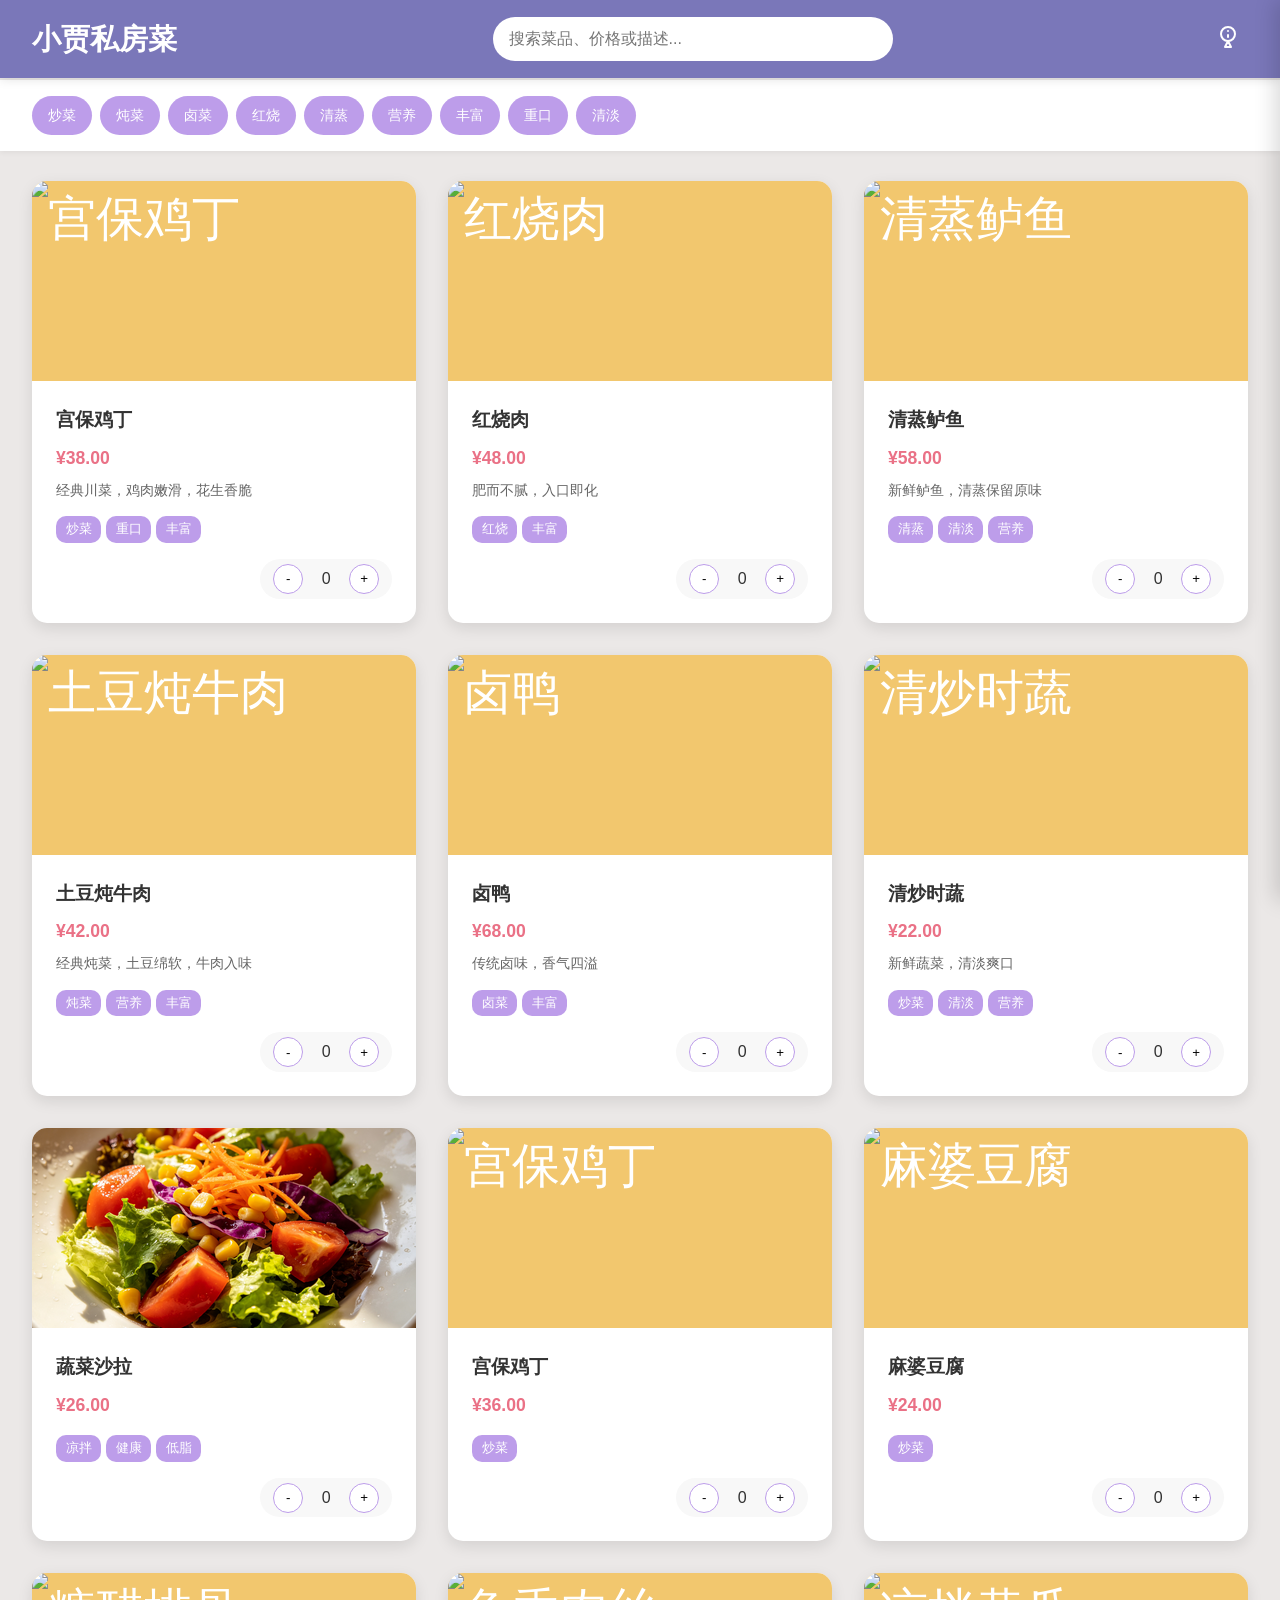
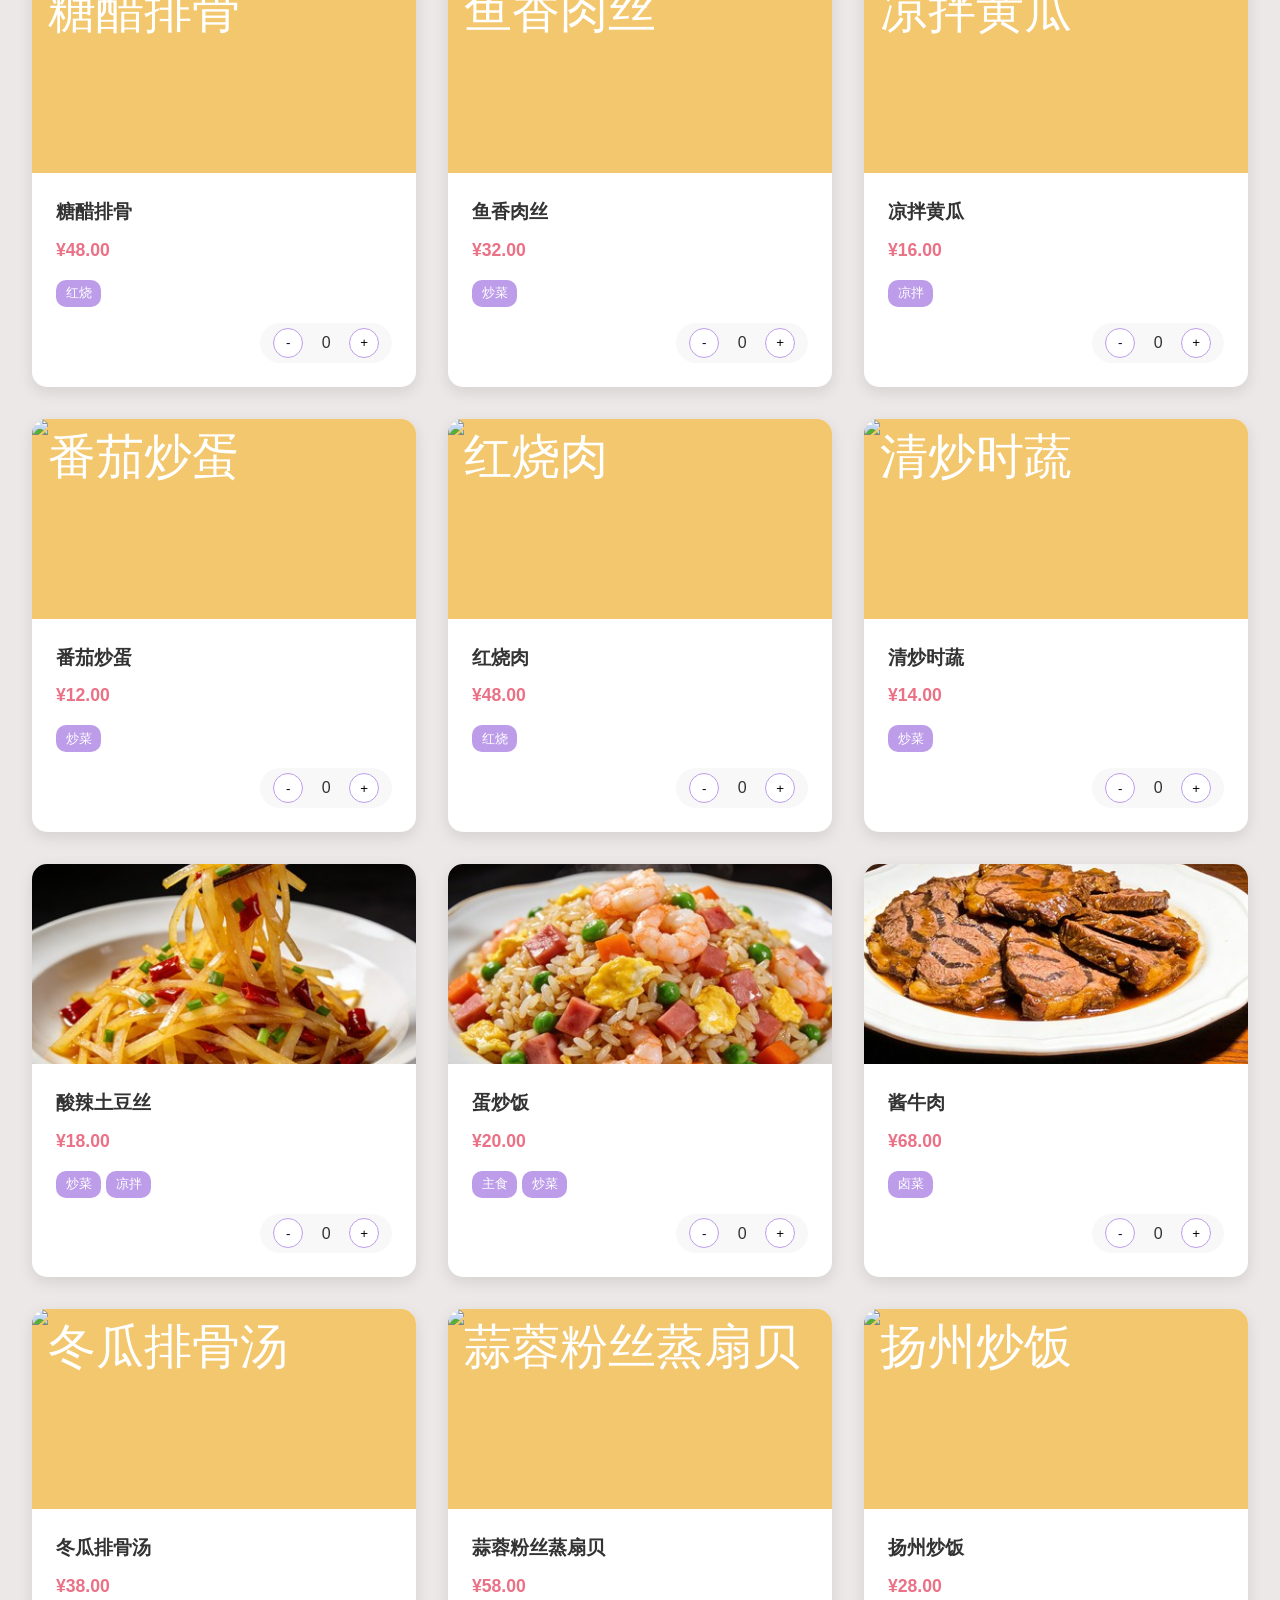
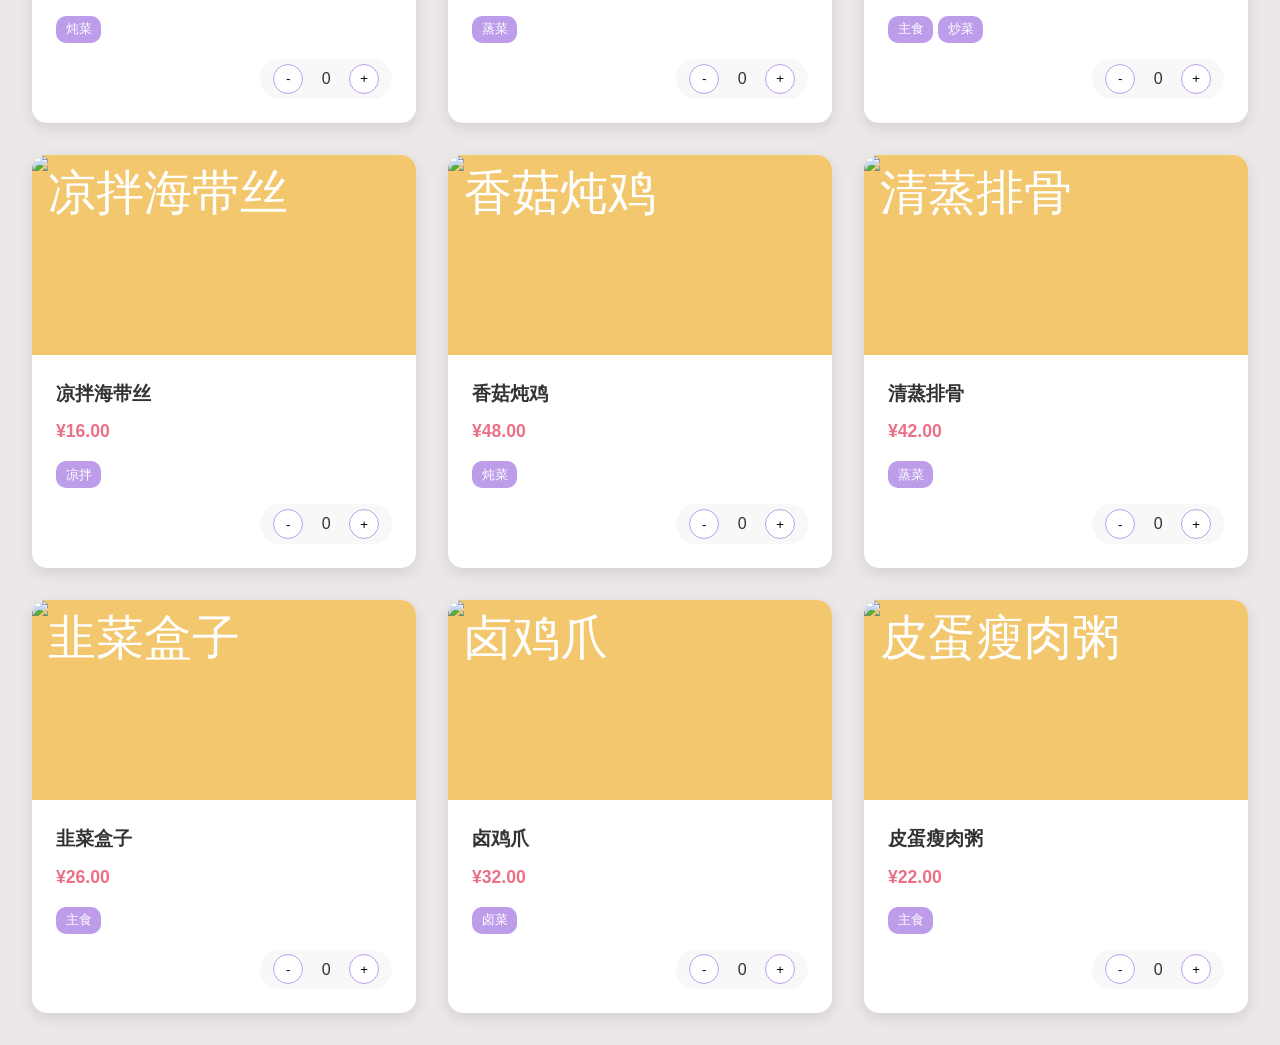
==== index.html @ 50969050 "项目初始化" ====
<!DOCTYPE html>
<html lang="zh-CN">
<head>
    <meta charset="UTF-8">
    <meta name="viewport" content="width=device-width, initial-scale=1.0">
    <title>小贾私房菜</title>
    <link rel="stylesheet" href="style.css">
</head>
<body>
    <!-- 顶部导航栏 -->
    <header class="header">
        <h1 class="logo">小贾私房菜</h1>
        <div class="search-container">
            <input type="text" id="search-input" placeholder="搜索菜品、价格或描述...">
        </div>
        <button id="admin-toggle" class="admin-button">
            <svg width="24" height="24" viewBox="0 0 24 24" fill="none" xmlns="http://www.w3.org/2000/svg">
                <path d="M12 15C15.866 15 19 11.866 19 8C19 4.13401 15.866 1 12 1C8.13401 1 5 4.13401 5 8C5 11.866 8.13401 15 12 15Z" stroke="currentColor" stroke-width="2" stroke-linecap="round" stroke-linejoin="round"/>
                <path d="M12 15C12 15 15 21 15 21H9C9 21 12 15 12 15Z" stroke="currentColor" stroke-width="2" stroke-linecap="round" stroke-linejoin="round"/>
                <path d="M12 9V11" stroke="currentColor" stroke-width="2" stroke-linecap="round" stroke-linejoin="round"/>
                <path d="M12 5V5.01" stroke="currentColor" stroke-width="2" stroke-linecap="round" stroke-linejoin="round"/>
            </svg>
        </button>
    </header>

    <!-- 标签筛选栏 -->
    <div class="tags-container">
        <div class="tags-wrapper" id="tags-wrapper">
            <!-- 标签将通过JS动态生成 -->
        </div>
    </div>

    <!-- 主内容区 -->
    <main class="main-content">
        <!-- 菜品卡片将通过JS动态生成 -->
        <div class="menu-grid" id="menu-grid">
        </div>
    </main>

    <!-- 购物车 -->
    <div class="cart-container" id="cart-container">
        <div class="cart-header">
            <h3>购物车</h3>
            <button id="cart-toggle" class="cart-toggle">
                <svg width="24" height="24" viewBox="0 0 24 24" fill="none" xmlns="http://www.w3.org/2000/svg">
                    <path d="M3 3H5L5.4 5M5.4 5H20.5C21.0523 5 21.5 5.44772 21.5 6V19C21.5 19.5523 21.0523 20 20.5 20H3.5C2.94772 20 2.5 19.5523 2.5 19V6C2.5 5.44772 2.94772 5 3.5 5H5.4ZM8 10C9.10457 10 10 9.10457 10 8C10 6.89543 9.10457 6 8 6C6.89543 6 6 6.89543 6 8C6 9.10457 6.89543 10 8 10ZM16 10C17.1046 10 18 9.10457 18 8C18 6.89543 17.1046 6 16 6C14.8954 6 14 6.89543 14 8C14 9.10457 14.8954 10 16 10Z" stroke="currentColor" stroke-width="2" stroke-linecap="round" stroke-linejoin="round"/>
                </svg>
            </button>
        </div>
        <div class="cart-content" id="cart-content">
            <div class="cart-items" id="cart-items">
                <!-- 购物车项目将通过JS动态生成 -->
            </div>
            <div class="cart-summary" id="cart-summary">
                <div class="total">
                    <span>合计:</span>
                    <span id="total-price">¥0.00</span>
                </div>
                <button class="checkout-button">结算</button>
            </div>
        </div>
    </div>

    <!-- 菜品详情模态框 -->
    <div class="modal" id="dish-modal">
        <div class="modal-content">
            <button class="modal-close" id="modal-close">
                <svg width="24" height="24" viewBox="0 0 24 24" fill="none" xmlns="http://www.w3.org/2000/svg">
                    <path d="M18 6L6 18M6 6L18 18" stroke="currentColor" stroke-width="2" stroke-linecap="round" stroke-linejoin="round"/>
                </svg>
            </button>
            <div class="dish-detail" id="dish-detail">
                <!-- 菜品详情将通过JS动态生成 -->
            </div>
        </div>
    </div>

    <!-- 管理员模式 -->
    <div class="admin-panel" id="admin-panel">
        <div class="admin-header">
            <h3>管理员模式</h3>
            <button id="admin-close" class="admin-close">
                <svg width="24" height="24" viewBox="0 0 24 24" fill="none" xmlns="http://www.w3.org/2000/svg">
                    <path d="M18 6L6 18M6 6L18 18" stroke="currentColor" stroke-width="2" stroke-linecap="round" stroke-linejoin="round"/>
                </svg>
            </button>
        </div>
        <div class="admin-content">
            <div class="admin-section">
                <h4>编辑菜品</h4>
                <form id="dish-form">
                    <input type="text" placeholder="菜品名称" id="dish-name">
                    <input type="number" placeholder="价格" id="dish-price">
                    <input type="text" placeholder="图片URL" id="dish-image">
                    <textarea placeholder="菜品简介" id="dish-desc"></textarea>
                    <textarea placeholder="详细描述" id="dish-detail-desc"></textarea>
                    <textarea placeholder="制作方法" id="dish-method"></textarea>
                    <textarea placeholder="用料" id="dish-ingredients"></textarea>
                    <input type="text" placeholder="标签 (用逗号分隔)" id="dish-tags">
                    <button type="submit">保存菜品</button>
                </form>
            </div>
            <div class="admin-section">
                <h4>管理标签</h4>
                <div class="tags-list" id="tags-list">
                    <!-- 标签列表将通过JS动态生成 -->
                </div>
                <form id="tag-form">
                    <input type="text" placeholder="添加新标签" id="tag-name">
                    <button type="submit">添加标签</button>
                </form>
            </div>
        </div>
    </div>

    <script src="data.js"></script>
    <script src="script.js"></script>
</body>
</html>
---- style.css ----
/* 全局样式 */
* {
    margin: 0;
    padding: 0;
    box-sizing: border-box;
}

body {
    font-family: 'Helvetica Neue', Arial, sans-serif;
    background-color: #EBE8E7;
    color: #333;
    line-height: 1.6;
}

/* 顶部导航栏 */
.header {
    display: flex;
    align-items: center;
    justify-content: space-between;
    padding: 1rem 2rem;
    background-color: #7A77B9;
    box-shadow: 0 2px 10px rgba(0, 0, 0, 0.1);
    position: sticky;
    top: 0;
    z-index: 1000;
}

.logo {
    color: white;
    font-family: '黑体', sans-serif;
    font-size: 1.8rem;
    font-weight: bold;
}

.search-container {
    flex: 1;
    max-width: 400px;
    margin: 0 2rem;
}

#search-input {
    width: 100%;
    padding: 0.8rem 1rem;
    border: none;
    border-radius: 25px;
    font-size: 1rem;
    outline: none;
    transition: all 0.3s ease;
}

#search-input:focus {
    box-shadow: 0 0 10px rgba(255, 255, 255, 0.5);
    transform: translateY(-2px);
}

.admin-button {
    background: none;
    border: none;
    color: white;
    cursor: pointer;
    padding: 0.5rem;
    border-radius: 50%;
    transition: all 0.3s ease;
}

.admin-button:hover {
    background-color: rgba(255, 255, 255, 0.2);
    transform: scale(1.1);
}

/* 标签筛选栏 */
.tags-container {
    background-color: white;
    padding: 1rem 2rem;
    box-shadow: 0 2px 5px rgba(0, 0, 0, 0.05);
    position: sticky;
    top: 80px;
    z-index: 900;
}

.tags-wrapper {
    display: flex;
    flex-wrap: wrap;
    gap: 0.5rem;
}

.tag {
    padding: 0.5rem 1rem;
    border-radius: 20px;
    background-color: #BD9DEA;
    color: white;
    cursor: pointer;
    transition: all 0.3s ease;
    font-size: 0.9rem;
}

.tag:hover {
    background-color: #7A77B9;
    transform: translateY(-2px);
}

.tag.active {
    background-color: #EA7186;
}

/* 主内容区 */
.main-content {
    padding: 2rem;
}

.menu-grid {
    display: grid;
    grid-template-columns: repeat(auto-fill, minmax(300px, 1fr));
    gap: 2rem;
}

/* 菜品卡片 */
.dish-card {
    background-color: white;
    border-radius: 15px;
    overflow: hidden;
    box-shadow: 0 5px 15px rgba(0, 0, 0, 0.1);
    transition: all 0.3s ease;
    cursor: pointer;
}

.dish-card:hover {
    transform: translateY(-10px);
    box-shadow: 0 10px 25px rgba(0, 0, 0, 0.15);
}

.dish-image {
    width: 100%;
    height: 200px;
    background-color: #F2C76E;
    display: flex;
    align-items: center;
    justify-content: center;
    font-size: 3rem;
    color: white;
}

.dish-info {
    padding: 1.5rem;
}

.dish-name {
    font-size: 1.2rem;
    font-weight: bold;
    margin-bottom: 0.5rem;
    color: #333;
}

.dish-price {
    font-size: 1.1rem;
    font-weight: bold;
    color: #EA7186;
    margin-bottom: 0.5rem;
}

.dish-desc {
    font-size: 0.9rem;
    color: #666;
    margin-bottom: 1rem;
    line-height: 1.4;
}

.dish-tags {
    display: flex;
    flex-wrap: wrap;
    gap: 0.3rem;
    margin-bottom: 1rem;
}

.dish-tag {
    padding: 0.2rem 0.6rem;
    border-radius: 10px;
    background-color: #BD9DEA;
    color: white;
    font-size: 0.8rem;
}

.dish-quantity {
    display: flex;
    align-items: center;
    justify-content: flex-end;
    margin-top: 1rem;
}

.quantity-control {
    display: flex;
    align-items: center;
    gap: 0.5rem;
    background-color: #f8f8f8;
    padding: 0.3rem 0.8rem;
    border-radius: 20px;
}

.quantity-btn {
    width: 30px;
    height: 30px;
    border: 1px solid #BD9DEA;
    background-color: white;
    border-radius: 50%;
    cursor: pointer;
    display: flex;
    align-items: center;
    justify-content: center;
    transition: all 0.3s ease;
}

.quantity-btn:hover {
    background-color: #BD9DEA;
    color: white;
}

.quantity {
    min-width: 30px;
    text-align: center;
}

.add-to-cart {
    padding: 0.5rem 1rem;
    background-color: #F2C76E;
    color: white;
    border: none;
    border-radius: 20px;
    cursor: pointer;
    transition: all 0.3s ease;
    font-weight: bold;
}

.add-to-cart:hover {
    background-color: #EA7186;
    transform: translateY(-2px);
}

/* 购物车 */
.cart-container {
    position: fixed;
    right: 20px;
    bottom: 20px;
    z-index: 800;
    background-color: white;
    border-radius: 15px;
    box-shadow: 0 5px 20px rgba(0, 0, 0, 0.15);
    width: 350px;
    max-height: 80vh;
    overflow: hidden;
    transition: all 0.3s ease;
    display: none;
    cursor: move;
    transform-origin: bottom right;
}

.cart-container.active {
    display: flex;
    flex-direction: column;
}

.cart-container.ball {
    width: 60px;
    height: 60px;
    border-radius: 50%;
    background-color: #F2C76E;
    display: flex;
    align-items: center;
    justify-content: center;
    box-shadow: 0 5px 15px rgba(242, 199, 110, 0.5);
}

.cart-container.ball::before {
    content: '🛒';
    font-size: 24px;
}

.cart-header {
    display: flex;
    align-items: center;
    justify-content: flex-end;
    padding: 1rem;
    background-color: #7A77B9;
    color: white;
    cursor: move;
}

.cart-header h3 {
    display: none;
}

.cart-toggle {
    background: none;
    border: none;
    color: white;
    cursor: pointer;
    padding: 0.3rem;
    border-radius: 50%;
    transition: all 0.3s ease;
}

.cart-toggle:hover {
    background-color: rgba(255, 255, 255, 0.2);
}

.cart-content {
    padding: 1rem;
    max-height: 60vh;
    overflow-y: auto;
    display: none;
}

.cart-content.active {
    display: block;
}

.cart-items {
    margin-bottom: 1rem;
}

.cart-item {
    display: flex;
    align-items: center;
    justify-content: space-between;
    padding: 0.8rem;
    border-bottom: 1px solid #EBE8E7;
    transition: all 0.3s ease;
}

.cart-item:hover {
    background-color: #f9f9f9;
}

.cart-item-info {
    flex: 1;
}

.cart-item-name {
    font-weight: bold;
    margin-bottom: 0.3rem;
}

.cart-item-price {
    font-size: 0.9rem;
    color: #EA7186;
}

.cart-item-quantity {
    display: flex;
    align-items: center;
    gap: 0.5rem;
}

.cart-summary {
    margin-top: 1rem;
    padding-top: 1rem;
    border-top: 1px solid #EBE8E7;
}

.total {
    display: flex;
    align-items: center;
    justify-content: space-between;
    margin-bottom: 1rem;
    font-weight: bold;
    font-size: 1.1rem;
}

.checkout-button {
    width: 100%;
    padding: 0.8rem;
    background-color: #EA7186;
    color: white;
    border: none;
    border-radius: 25px;
    cursor: pointer;
    transition: all 0.3s ease;
    font-weight: bold;
}

.checkout-button:hover {
    background-color: #F2C76E;
    transform: translateY(-2px);
}

/* 菜品详情模态框 */
.modal {
    position: fixed;
    top: 0;
    left: 0;
    width: 100%;
    height: 100%;
    background-color: rgba(0, 0, 0, 0.8);
    display: flex;
    align-items: center;
    justify-content: center;
    z-index: 2000;
    opacity: 0;
    visibility: hidden;
    transition: all 0.3s ease;
}

.modal.active {
    opacity: 1;
    visibility: visible;
}

.modal-content {
    background-color: white;
    border-radius: 20px;
    width: 90%;
    max-width: 800px;
    max-height: 90vh;
    overflow-y: auto;
    position: relative;
    transform: scale(0.8);
    transition: all 0.3s ease;
}

.modal.active .modal-content {
    transform: scale(1);
}

.modal-close {
    position: absolute;
    top: 1rem;
    right: 1rem;
    background: none;
    border: none;
    font-size: 1.5rem;
    cursor: pointer;
    color: #666;
    z-index: 10;
    width: 40px;
    height: 40px;
    border-radius: 50%;
    display: flex;
    align-items: center;
    justify-content: center;
    transition: all 0.3s ease;
}

.modal-close:hover {
    background-color: #EBE8E7;
    color: #333;
}

.dish-detail {
    padding: 2rem;
}

.dish-detail-image {
    width: 100%;
    height: 300px;
    background-color: #F2C76E;
    border-radius: 15px;
    margin-bottom: 2rem;
    display: flex;
    align-items: center;
    justify-content: center;
    font-size: 5rem;
    color: white;
}

.dish-detail-name {
    font-size: 2rem;
    font-weight: bold;
    margin-bottom: 1rem;
    color: #333;
}

.dish-detail-price {
    font-size: 1.5rem;
    font-weight: bold;
    color: #EA7186;
    margin-bottom: 1.5rem;
}

.dish-detail-section {
    margin-bottom: 2rem;
}

.dish-detail-section h4 {
    font-size: 1.2rem;
    font-weight: bold;
    margin-bottom: 1rem;
    color: #7A77B9;
}

.dish-detail-section p {
    line-height: 1.6;
    color: #666;
}

/* 管理员模式 */
.admin-panel {
    position: fixed;
    top: 0;
    right: -500px;
    width: 500px;
    height: 100vh;
    background-color: white;
    box-shadow: -5px 0 20px rgba(0, 0, 0, 0.15);
    z-index: 1500;
    transition: all 0.3s ease;
    overflow-y: auto;
}

.admin-panel.active {
    right: 0;
}

.admin-header {
    display: flex;
    align-items: center;
    justify-content: space-between;
    padding: 1.5rem;
    background-color: #7A77B9;
    color: white;
}

.admin-close {
    background: none;
    border: none;
    color: white;
    cursor: pointer;
    padding: 0.3rem;
    border-radius: 50%;
    transition: all 0.3s ease;
}

.admin-close:hover {
    background-color: rgba(255, 255, 255, 0.2);
}

.admin-content {
    padding: 2rem;
}

.admin-section {
    margin-bottom: 3rem;
}

.admin-section h4 {
    font-size: 1.2rem;
    font-weight: bold;
    margin-bottom: 1.5rem;
    color: #7A77B9;
}

#dish-form, #tag-form {
    display: flex;
    flex-direction: column;
    gap: 1rem;
}

#dish-form input, #dish-form textarea, #tag-form input {
    padding: 0.8rem;
    border: 1px solid #EBE8E7;
    border-radius: 8px;
    font-size: 1rem;
    outline: none;
    transition: all 0.3s ease;
}

#dish-form input:focus, #dish-form textarea:focus, #tag-form input:focus {
    border-color: #7A77B9;
    box-shadow: 0 0 0 3px rgba(122, 119, 185, 0.1);
}

#dish-form textarea {
    resize: vertical;
    min-height: 100px;
}

#dish-form button, #tag-form button {
    padding: 0.8rem;
    background-color: #7A77B9;
    color: white;
    border: none;
    border-radius: 8px;
    cursor: pointer;
    transition: all 0.3s ease;
    font-weight: bold;
}

#dish-form button:hover, #tag-form button:hover {
    background-color: #BD9DEA;
    transform: translateY(-2px);
}

.tags-list {
    display: flex;
    flex-wrap: wrap;
    gap: 0.5rem;
    margin-bottom: 1.5rem;
}

.tag-item {
    display: flex;
    align-items: center;
    gap: 0.5rem;
    padding: 0.5rem 1rem;
    background-color: #BD9DEA;
    color: white;
    border-radius: 20px;
    font-size: 0.9rem;
}

.tag-remove {
    background: none;
    border: none;
    color: white;
    cursor: pointer;
    font-size: 1.2rem;
    line-height: 1;
}

/* 响应式设计 */
@media (max-width: 768px) {
    .header {
        flex-direction: column;
        gap: 1rem;
        padding: 1rem;
    }

    .search-container {
        width: 100%;
        max-width: none;
        margin: 0;
    }

    .menu-grid {
        grid-template-columns: 1fr;
        padding: 1rem;
    }

    .cart-container {
        position: fixed;
        right: 1rem;
        bottom: 1rem;
        top: auto;
        transform: none;
        width: 250px;
    }

    .cart-container.ball {
        right: 1rem;
        bottom: 1rem;
        top: auto;
        transform: none;
    }

    .admin-panel {
        width: 100%;
        right: -100%;
    }

    .modal-content {
        width: 95%;
        margin: 1rem;
    }

    .tags-container {
        padding: 1rem;
    }

    .tags-wrapper {
        gap: 0.3rem;
    }

    .tag {
        font-size: 0.8rem;
        padding: 0.4rem 0.8rem;
    }
}

/* 动画效果 */
@keyframes fadeIn {
    from {
        opacity: 0;
        transform: translateY(20px);
    }
    to {
        opacity: 1;
        transform: translateY(0);
    }
}

.dish-card {
    animation: fadeIn 0.5s ease;
}

/* 滚动条样式 */
::-webkit-scrollbar {
    width: 8px;
}

::-webkit-scrollbar-track {
    background: #f1f1f1;
    border-radius: 10px;
}

::-webkit-scrollbar-thumb {
    background: #BD9DEA;
    border-radius: 10px;
}

::-webkit-scrollbar-thumb:hover {
    background: #7A77B9;
}
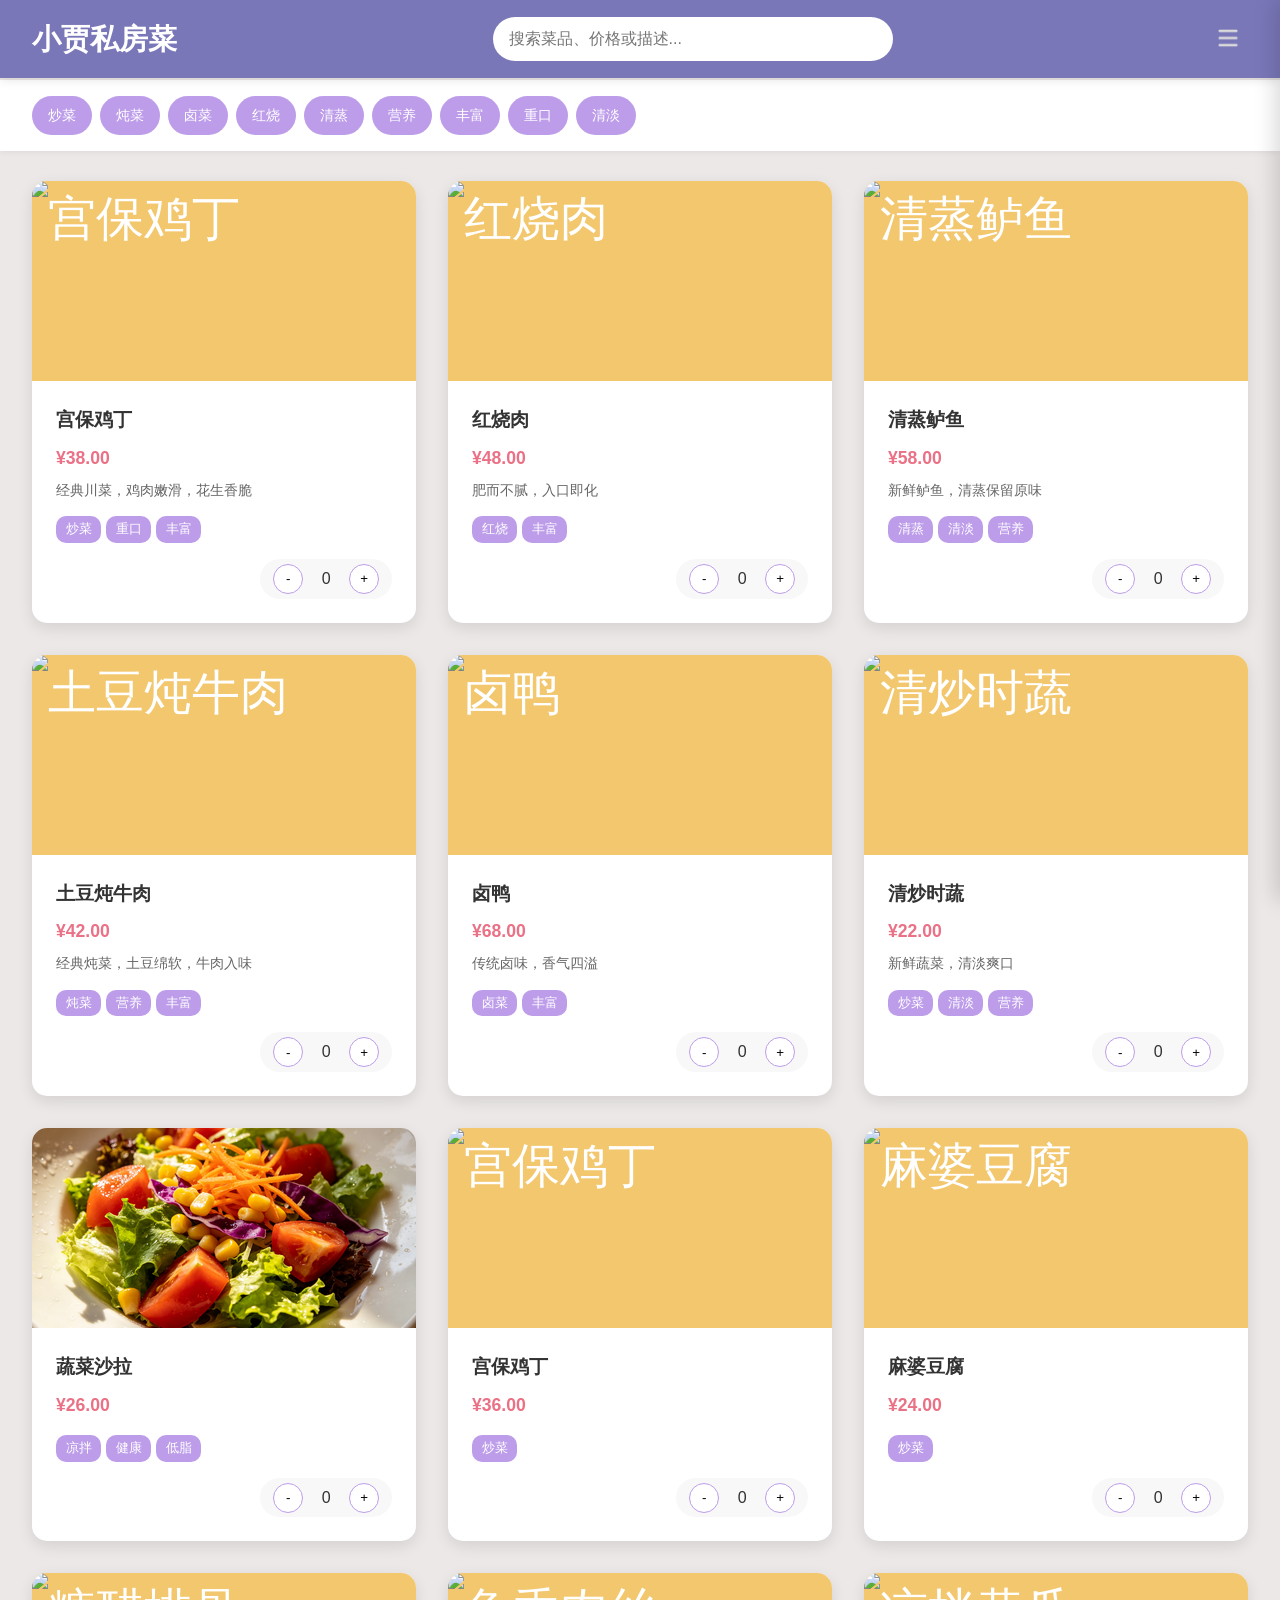
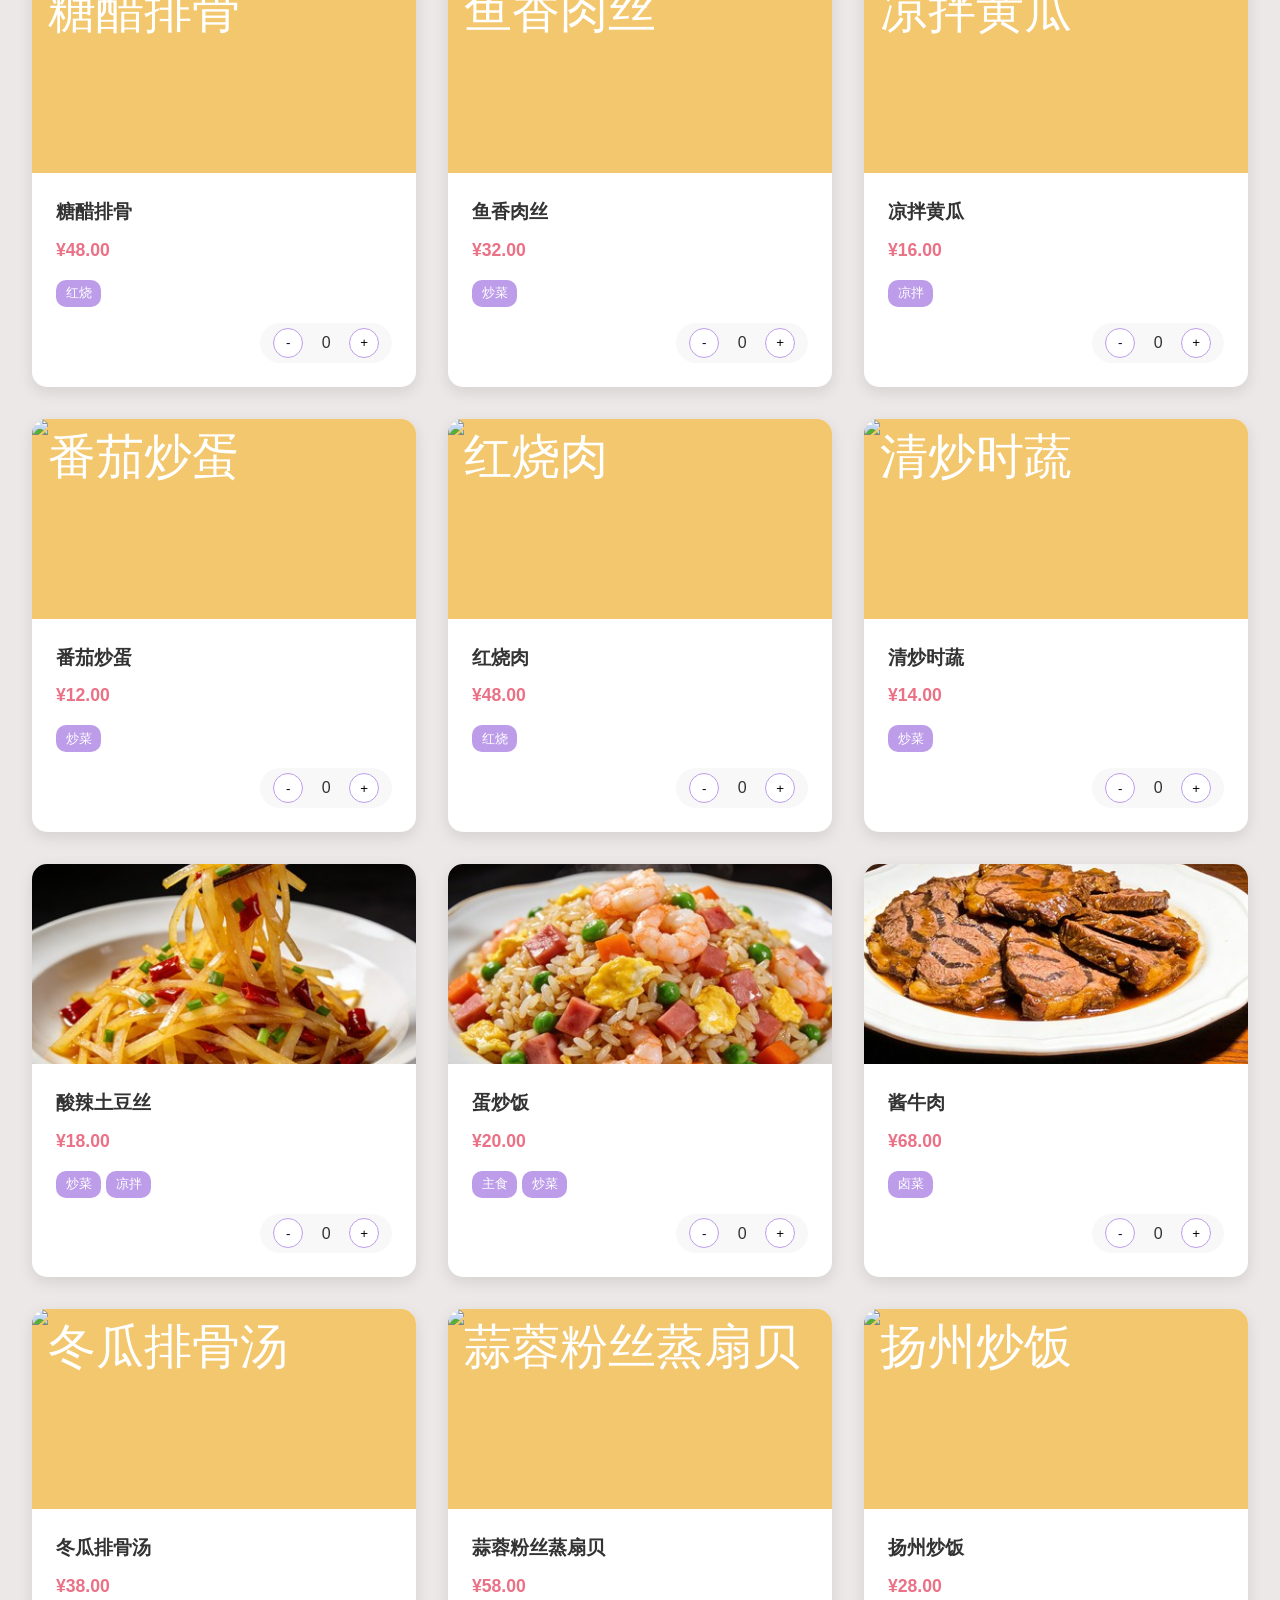
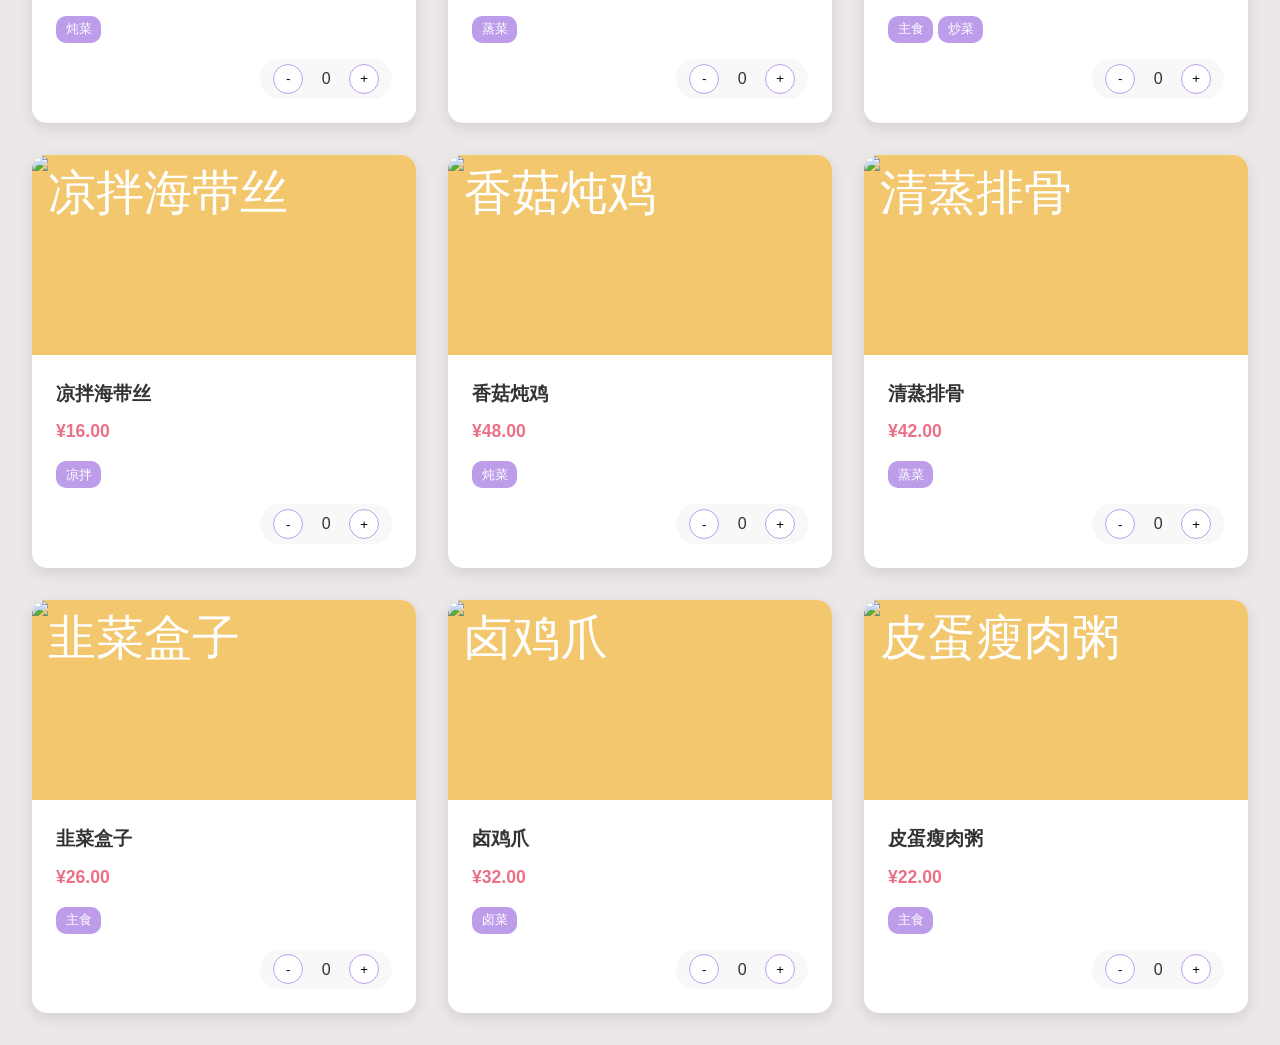
==== commit e7880bd9: "图标替换" ====
--- a/index.html
+++ b/index.html
@@ -14,12 +14,7 @@
             <input type="text" id="search-input" placeholder="搜索菜品、价格或描述...">
         </div>
         <button id="admin-toggle" class="admin-button">
-            <svg width="24" height="24" viewBox="0 0 24 24" fill="none" xmlns="http://www.w3.org/2000/svg">
-                <path d="M12 15C15.866 15 19 11.866 19 8C19 4.13401 15.866 1 12 1C8.13401 1 5 4.13401 5 8C5 11.866 8.13401 15 12 15Z" stroke="currentColor" stroke-width="2" stroke-linecap="round" stroke-linejoin="round"/>
-                <path d="M12 15C12 15 15 21 15 21H9C9 21 12 15 12 15Z" stroke="currentColor" stroke-width="2" stroke-linecap="round" stroke-linejoin="round"/>
-                <path d="M12 9V11" stroke="currentColor" stroke-width="2" stroke-linecap="round" stroke-linejoin="round"/>
-                <path d="M12 5V5.01" stroke="currentColor" stroke-width="2" stroke-linecap="round" stroke-linejoin="round"/>
-            </svg>
+            <img src="img/icon/manage.png" alt="管理员" width="24" height="24">
         </button>
     </header>
 
@@ -42,9 +37,7 @@
         <div class="cart-header">
             <h3>购物车</h3>
             <button id="cart-toggle" class="cart-toggle">
-                <svg width="24" height="24" viewBox="0 0 24 24" fill="none" xmlns="http://www.w3.org/2000/svg">
-                    <path d="M3 3H5L5.4 5M5.4 5H20.5C21.0523 5 21.5 5.44772 21.5 6V19C21.5 19.5523 21.0523 20 20.5 20H3.5C2.94772 20 2.5 19.5523 2.5 19V6C2.5 5.44772 2.94772 5 3.5 5H5.4ZM8 10C9.10457 10 10 9.10457 10 8C10 6.89543 9.10457 6 8 6C6.89543 6 6 6.89543 6 8C6 9.10457 6.89543 10 8 10ZM16 10C17.1046 10 18 9.10457 18 8C18 6.89543 17.1046 6 16 6C14.8954 6 14 6.89543 14 8C14 9.10457 14.8954 10 16 10Z" stroke="currentColor" stroke-width="2" stroke-linecap="round" stroke-linejoin="round"/>
-                </svg>
+                <img src="img/icon/购物车.png" alt="收起" width="24" height="24">
             </button>
         </div>
         <div class="cart-content" id="cart-content">
@@ -65,9 +58,7 @@
     <div class="modal" id="dish-modal">
         <div class="modal-content">
             <button class="modal-close" id="modal-close">
-                <svg width="24" height="24" viewBox="0 0 24 24" fill="none" xmlns="http://www.w3.org/2000/svg">
-                    <path d="M18 6L6 18M6 6L18 18" stroke="currentColor" stroke-width="2" stroke-linecap="round" stroke-linejoin="round"/>
-                </svg>
+                <img src="img/icon/关闭.png" alt="关闭" width="24" height="24">
             </button>
             <div class="dish-detail" id="dish-detail">
                 <!-- 菜品详情将通过JS动态生成 -->
@@ -80,9 +71,7 @@
         <div class="admin-header">
             <h3>管理员模式</h3>
             <button id="admin-close" class="admin-close">
-                <svg width="24" height="24" viewBox="0 0 24 24" fill="none" xmlns="http://www.w3.org/2000/svg">
-                    <path d="M18 6L6 18M6 6L18 18" stroke="currentColor" stroke-width="2" stroke-linecap="round" stroke-linejoin="round"/>
-                </svg>
+                <img src="img/icon/关闭.png" alt="关闭" width="24" height="24">
             </button>
         </div>
         <div class="admin-content">
--- a/style.css
+++ b/style.css
@@ -262,11 +262,11 @@
     width: 60px;
     height: 60px;
     border-radius: 50%;
-    background-color: #F2C76E;
+    background-color: #87CEEB;
     display: flex;
     align-items: center;
     justify-content: center;
-    box-shadow: 0 5px 15px rgba(242, 199, 110, 0.5);
+    box-shadow: 0 5px 15px rgba(135, 206, 235, 0.5);
 }
 
 .cart-container.ball::before {
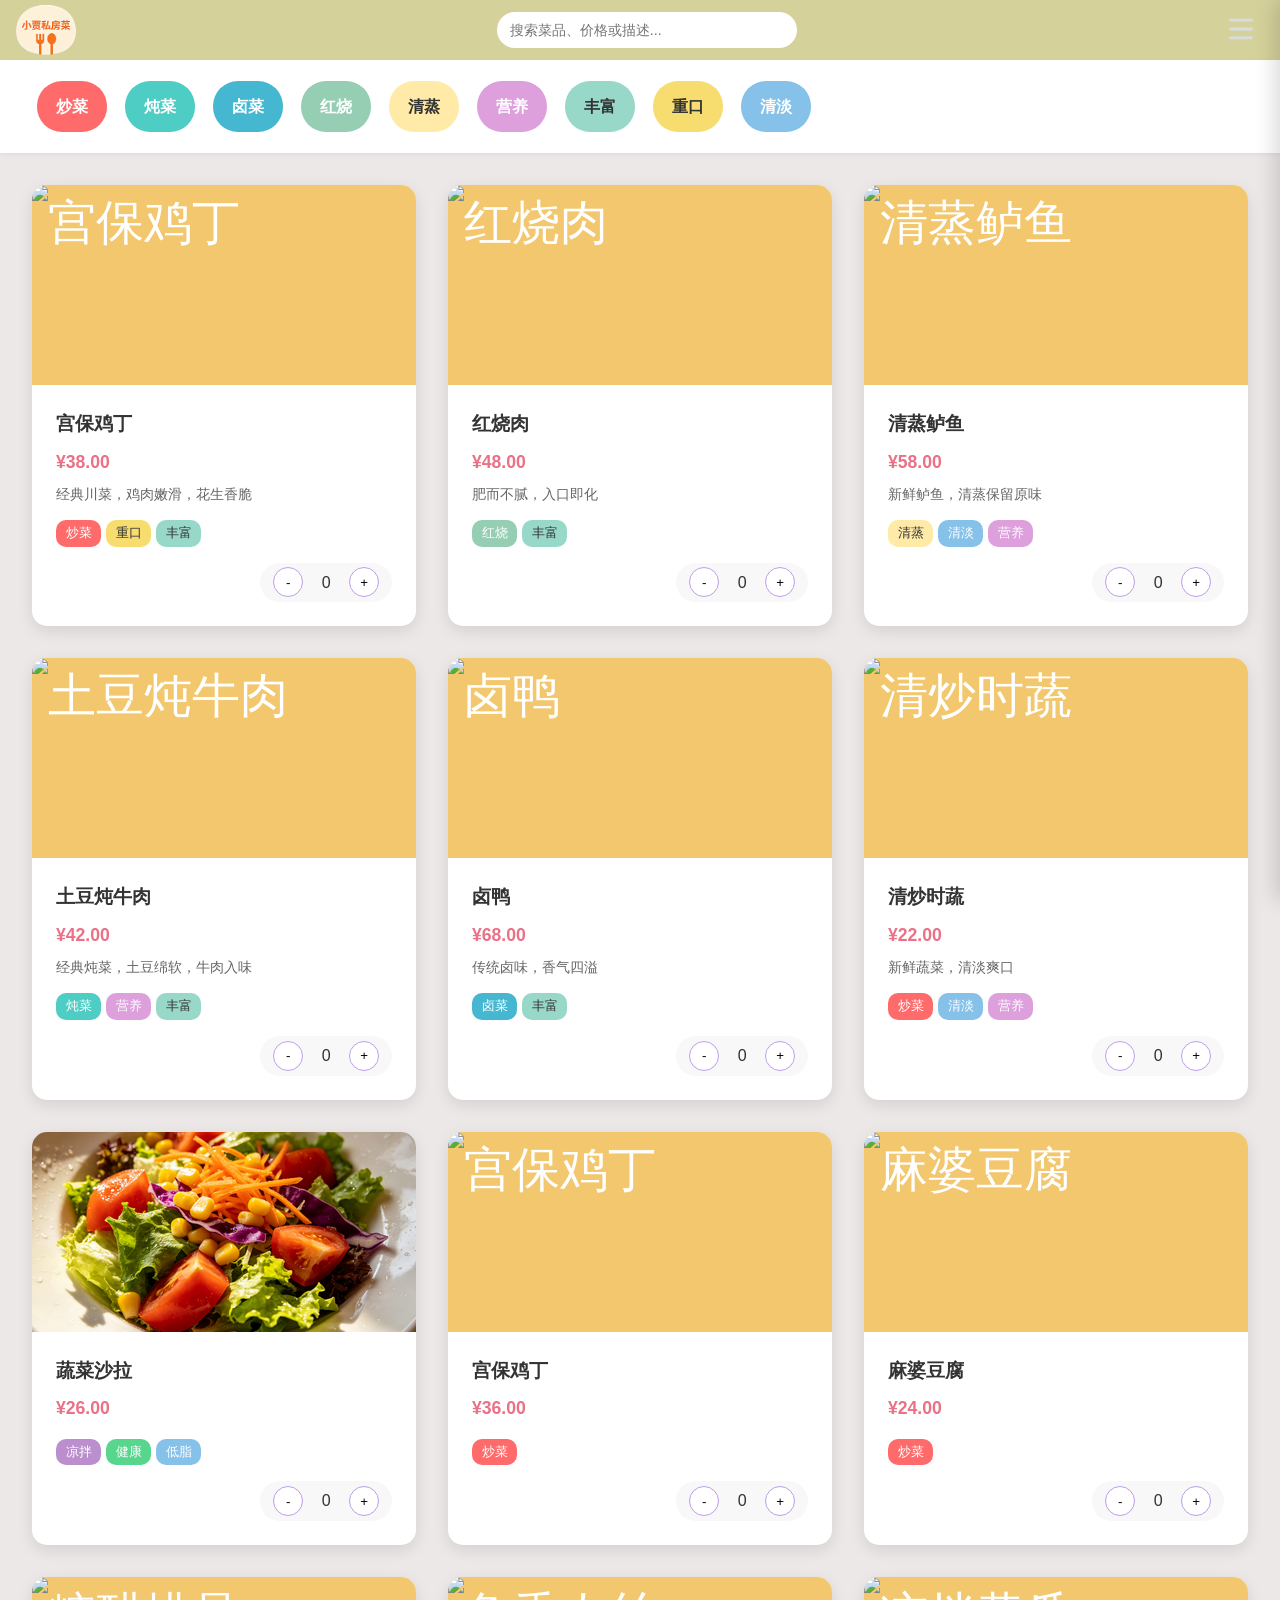
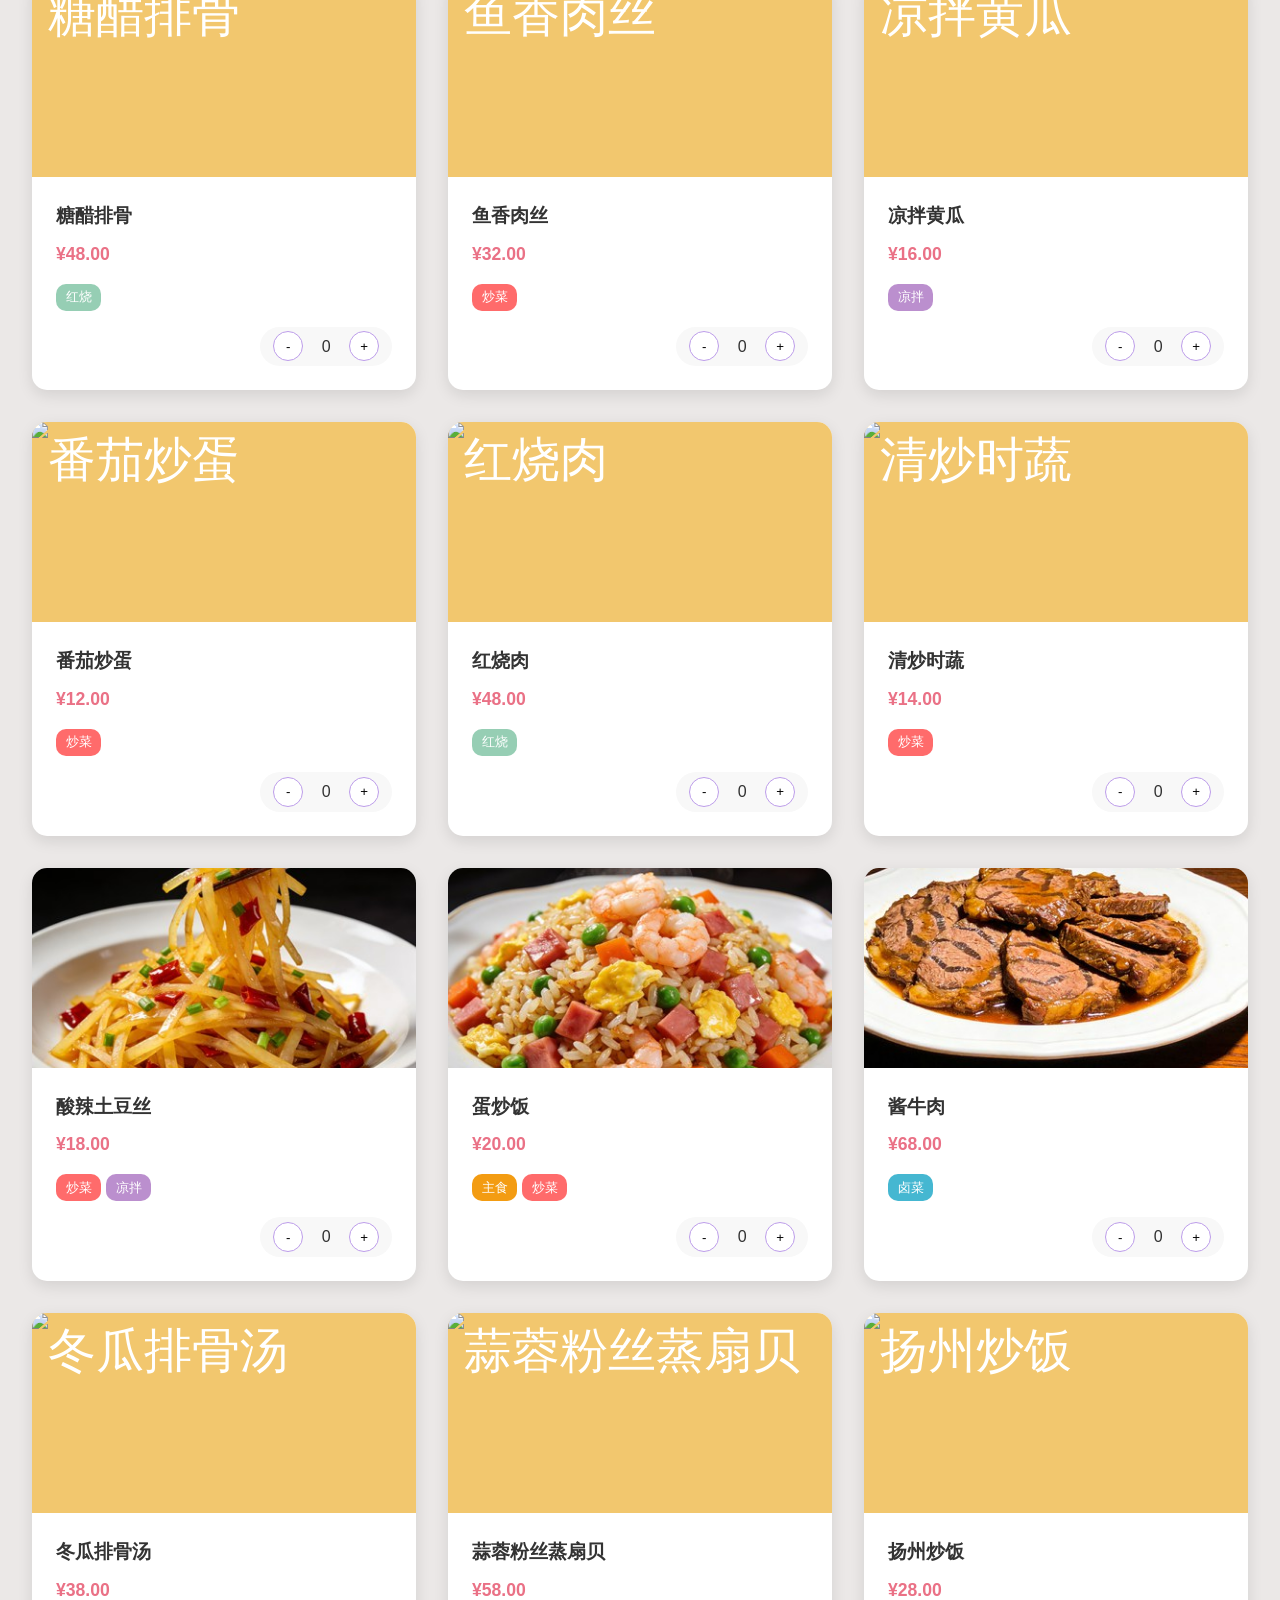
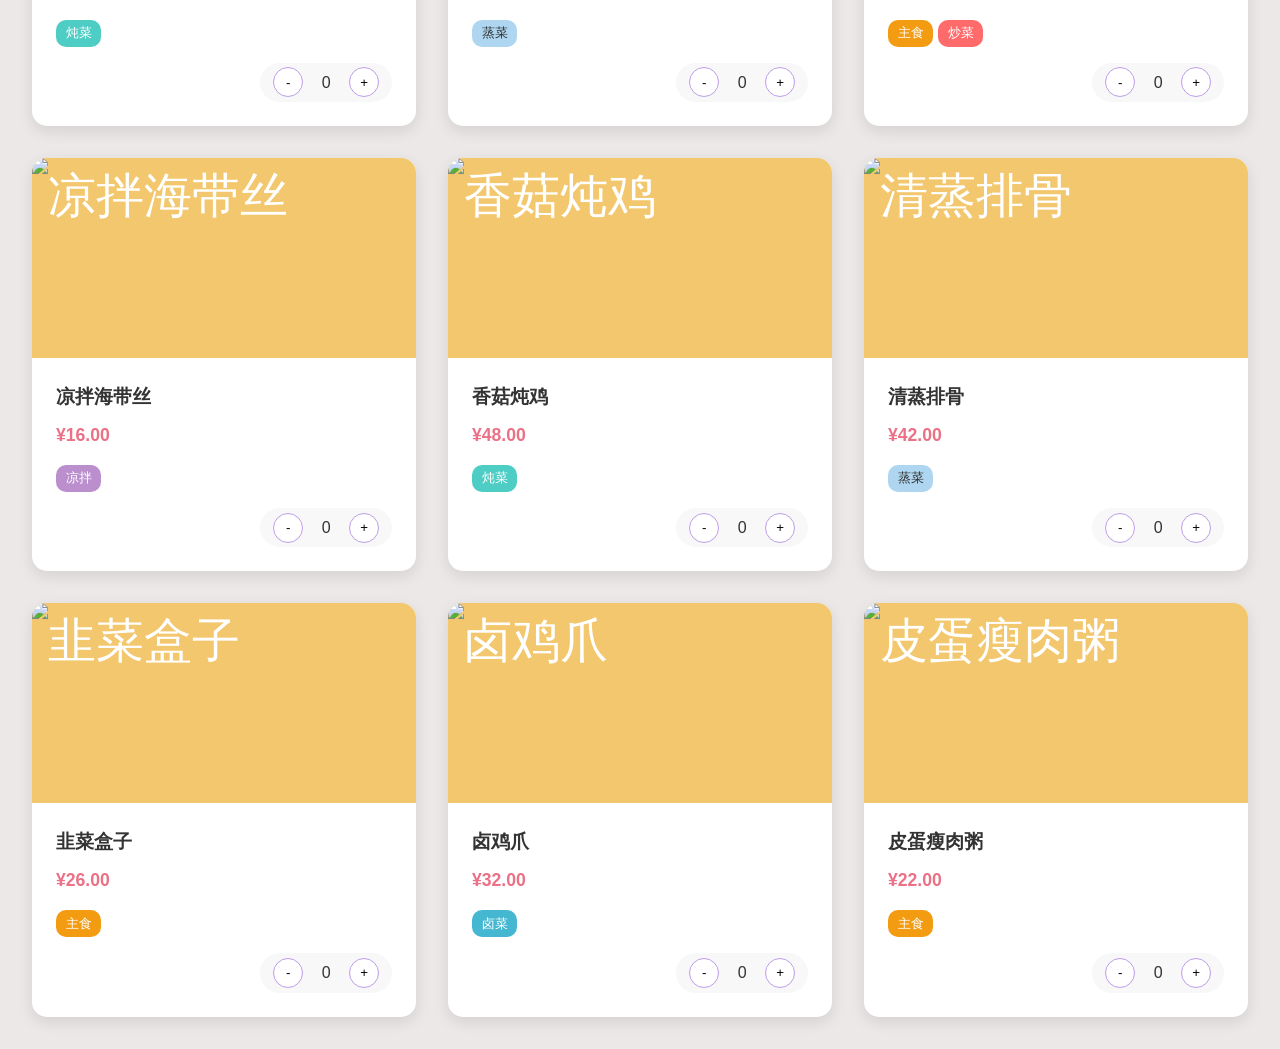
==== commit eeffe2bd: "修改筛选栏为彩色图标" ====
--- a/index.html
+++ b/index.html
@@ -9,12 +9,12 @@
 <body>
     <!-- 顶部导航栏 -->
     <header class="header">
-        <h1 class="logo">小贾私房菜</h1>
+        <img src="img/icon/logo.png" alt="logo" height="50">
         <div class="search-container">
             <input type="text" id="search-input" placeholder="搜索菜品、价格或描述...">
         </div>
         <button id="admin-toggle" class="admin-button">
-            <img src="img/icon/manage.png" alt="管理员" width="24" height="24">
+            <img src="img/icon/manage.png" alt="管理员" width="30" height="30">
         </button>
     </header>
 
@@ -69,7 +69,7 @@
     <!-- 管理员模式 -->
     <div class="admin-panel" id="admin-panel">
         <div class="admin-header">
-            <h3>管理员模式</h3>
+            <h2>编辑模式</h2>
             <button id="admin-close" class="admin-close">
                 <img src="img/icon/关闭.png" alt="关闭" width="24" height="24">
             </button>
--- a/style.css
+++ b/style.css
@@ -17,33 +17,28 @@
     display: flex;
     align-items: center;
     justify-content: space-between;
-    padding: 1rem 2rem;
-    background-color: #7A77B9;
+    padding: 0.8rem 1rem;
+    background-color: #d4d19b;
     box-shadow: 0 2px 10px rgba(0, 0, 0, 0.1);
     position: sticky;
     top: 0;
-    z-index: 1000;
-}
-
-.logo {
-    color: white;
-    font-family: '黑体', sans-serif;
-    font-size: 1.8rem;
-    font-weight: bold;
-}
+    z-index: 900;
+    height: 60px;
+}
+
 
 .search-container {
     flex: 1;
-    max-width: 400px;
-    margin: 0 2rem;
+    max-width: 300px;
+    margin: 0 1rem;
 }
 
 #search-input {
     width: 100%;
-    padding: 0.8rem 1rem;
+    padding: 0.6rem 0.8rem;
     border: none;
-    border-radius: 25px;
-    font-size: 1rem;
+    border-radius: 20px;
+    font-size: 0.9rem;
     outline: none;
     transition: all 0.3s ease;
 }
@@ -74,7 +69,7 @@
     padding: 1rem 2rem;
     box-shadow: 0 2px 5px rgba(0, 0, 0, 0.05);
     position: sticky;
-    top: 80px;
+    top: 60px;
     z-index: 900;
 }
 
@@ -85,22 +80,95 @@
 }
 
 .tag {
-    padding: 0.5rem 1rem;
-    border-radius: 20px;
+    padding: 0.8rem 1.2rem;
+    border-radius: 25px;
     background-color: #BD9DEA;
     color: white;
     cursor: pointer;
     transition: all 0.3s ease;
-    font-size: 0.9rem;
+    font-size: 1rem;
+    font-weight: bold;
+    margin: 0.3rem;
 }
 
 .tag:hover {
-    background-color: #7A77B9;
-    transform: translateY(-2px);
+    transform: translateY(-2px) scale(1.05);
 }
 
 .tag.active {
-    background-color: #EA7186;
+    transform: scale(1.1);
+    box-shadow: 0 2px 8px rgba(0, 0, 0, 0.2);
+}
+
+/* 标签颜色与菜品卡片标签颜色一致 */
+.tag.炒菜 {
+    background-color: #FF6B6B;
+    color: white;
+}
+
+.tag.炖菜 {
+    background-color: #4ECDC4;
+    color: white;
+}
+
+.tag.卤菜 {
+    background-color: #45B7D1;
+    color: white;
+}
+
+.tag.红烧 {
+    background-color: #96CEB4;
+    color: white;
+}
+
+.tag.清蒸 {
+    background-color: #FFEAA7;
+    color: #333;
+}
+
+.tag.营养 {
+    background-color: #DDA0DD;
+    color: white;
+}
+
+.tag.丰富 {
+    background-color: #98D8C8;
+    color: #333;
+}
+
+.tag.重口 {
+    background-color: #F7DC6F;
+    color: #333;
+}
+
+.tag.清淡 {
+    background-color: #85C1E9;
+    color: white;
+}
+
+.tag.凉拌 {
+    background-color: #BB8FCE;
+    color: white;
+}
+
+.tag.健康 {
+    background-color: #58D68D;
+    color: white;
+}
+
+.tag.低脂 {
+    background-color: #85C1E9;
+    color: white;
+}
+
+.tag.主食 {
+    background-color: #F39C12;
+    color: white;
+}
+
+.tag.蒸菜 {
+    background-color: #AED6F1;
+    color: #333;
 }
 
 /* 主内容区 */
@@ -175,9 +243,68 @@
 .dish-tag {
     padding: 0.2rem 0.6rem;
     border-radius: 10px;
-    background-color: #BD9DEA;
     color: white;
     font-size: 0.8rem;
+}
+
+.dish-tag.炒菜 {
+    background-color: #FF6B6B;
+}
+
+.dish-tag.炖菜 {
+    background-color: #4ECDC4;
+}
+
+.dish-tag.卤菜 {
+    background-color: #45B7D1;
+}
+
+.dish-tag.红烧 {
+    background-color: #96CEB4;
+}
+
+.dish-tag.清蒸 {
+    background-color: #FFEAA7;
+    color: #333;
+}
+
+.dish-tag.营养 {
+    background-color: #DDA0DD;
+}
+
+.dish-tag.丰富 {
+    background-color: #98D8C8;
+    color: #333;
+}
+
+.dish-tag.重口 {
+    background-color: #F7DC6F;
+    color: #333;
+}
+
+.dish-tag.清淡 {
+    background-color: #85C1E9;
+}
+
+.dish-tag.凉拌 {
+    background-color: #BB8FCE;
+}
+
+.dish-tag.健康 {
+    background-color: #58D68D;
+}
+
+.dish-tag.低脂 {
+    background-color: #85C1E9;
+}
+
+.dish-tag.主食 {
+    background-color: #F39C12;
+}
+
+.dish-tag.蒸菜 {
+    background-color: #AED6F1;
+    color: #333;
 }
 
 .dish-quantity {
@@ -619,8 +746,10 @@
 @media (max-width: 768px) {
     .header {
         flex-direction: column;
-        gap: 1rem;
-        padding: 1rem;
+        gap: 0.5rem;
+        padding: 0.5rem;
+        height: auto;
+        min-height: 60px;
     }
 
     .search-container {
@@ -661,7 +790,7 @@
     }
 
     .tags-container {
-        padding: 1rem;
+        padding: 0.8rem;
     }
 
     .tags-wrapper {
@@ -670,7 +799,37 @@
 
     .tag {
         font-size: 0.8rem;
-        padding: 0.4rem 0.8rem;
+        padding: 0.6rem 0.9rem;
+    }
+}
+
+/* iPhone 14 特定适配 */
+@media (max-width: 390px) {
+    .header {
+        padding: 0.5rem;
+        min-height: 55px;
+    }
+    
+    .logo {
+        font-size: 1.2rem;
+    }
+    
+    .search-container {
+        margin: 0 0.5rem;
+    }
+    
+    #search-input {
+        padding: 0.5rem 0.7rem;
+        font-size: 0.8rem;
+    }
+    
+    .tags-container {
+        padding: 0.6rem;
+    }
+    
+    .tag {
+        font-size: 0.7rem;
+        padding: 0.5rem 0.8rem;
     }
 }
 
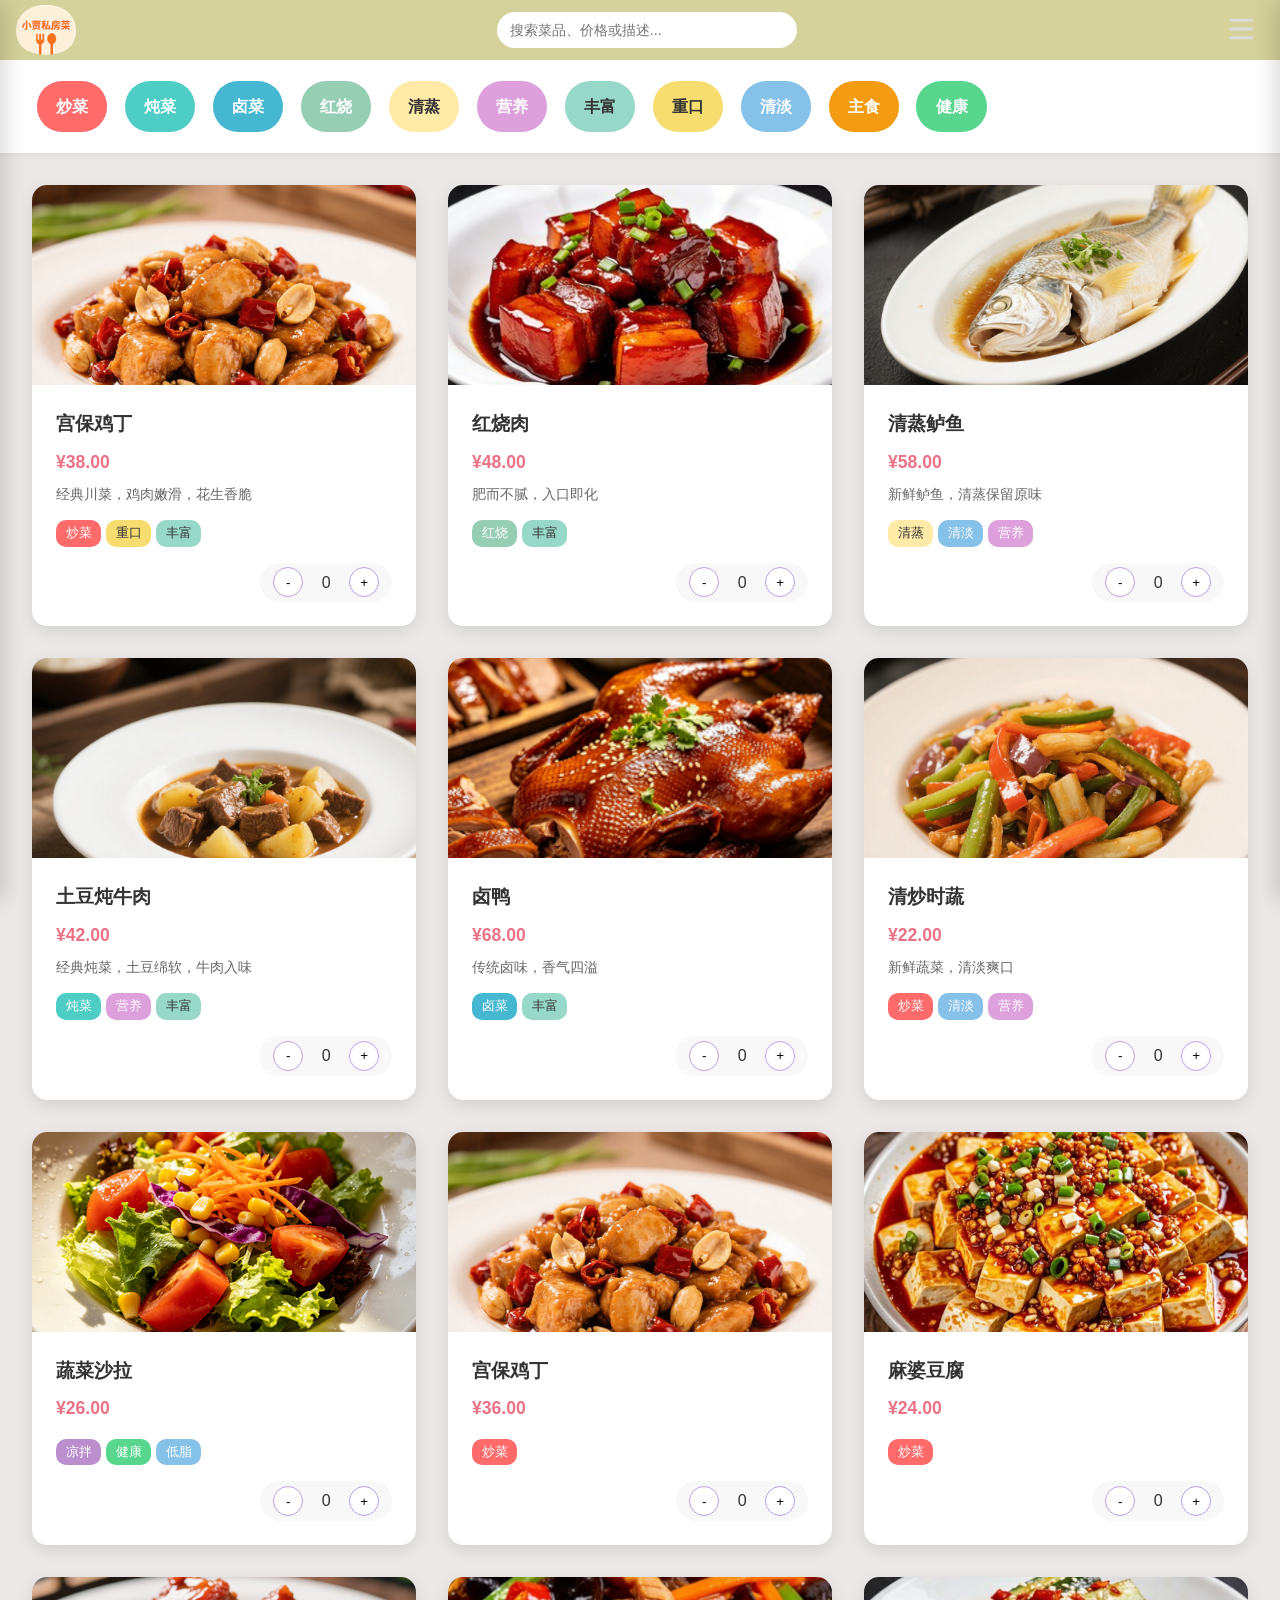
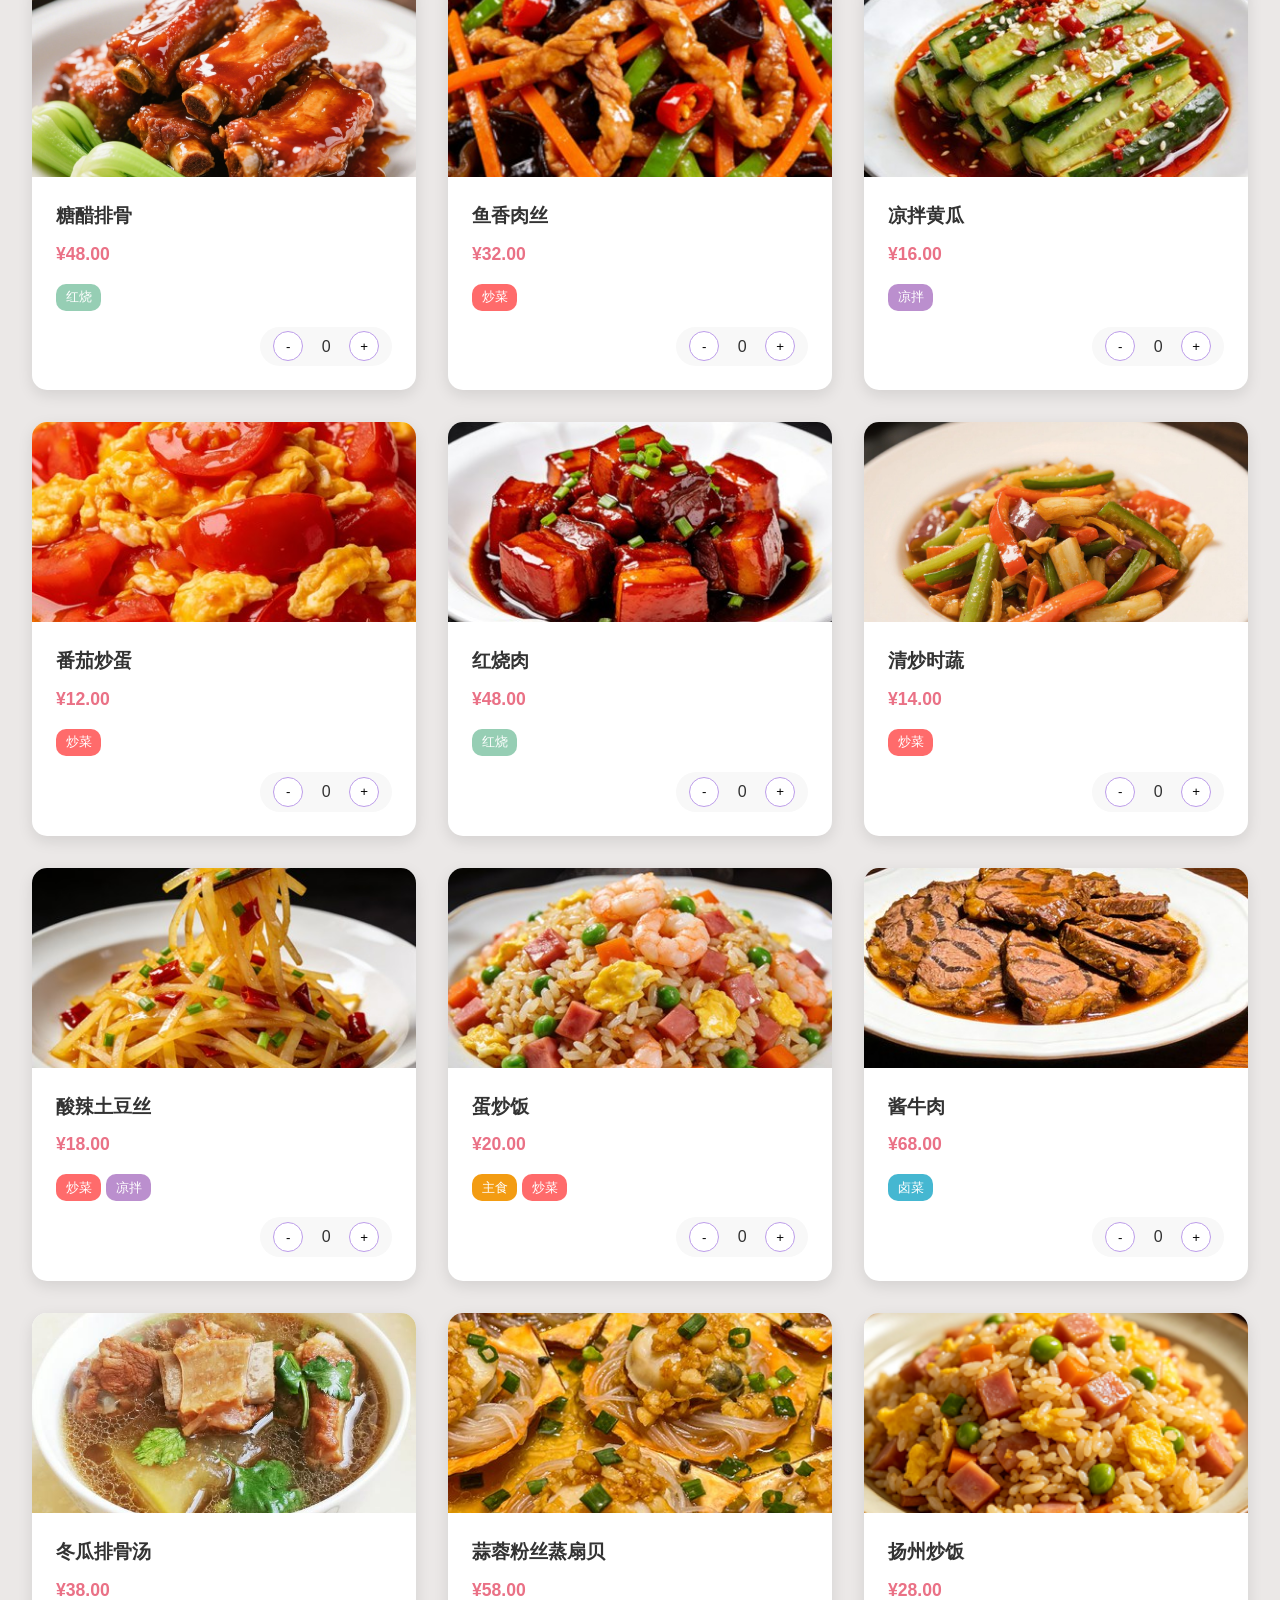
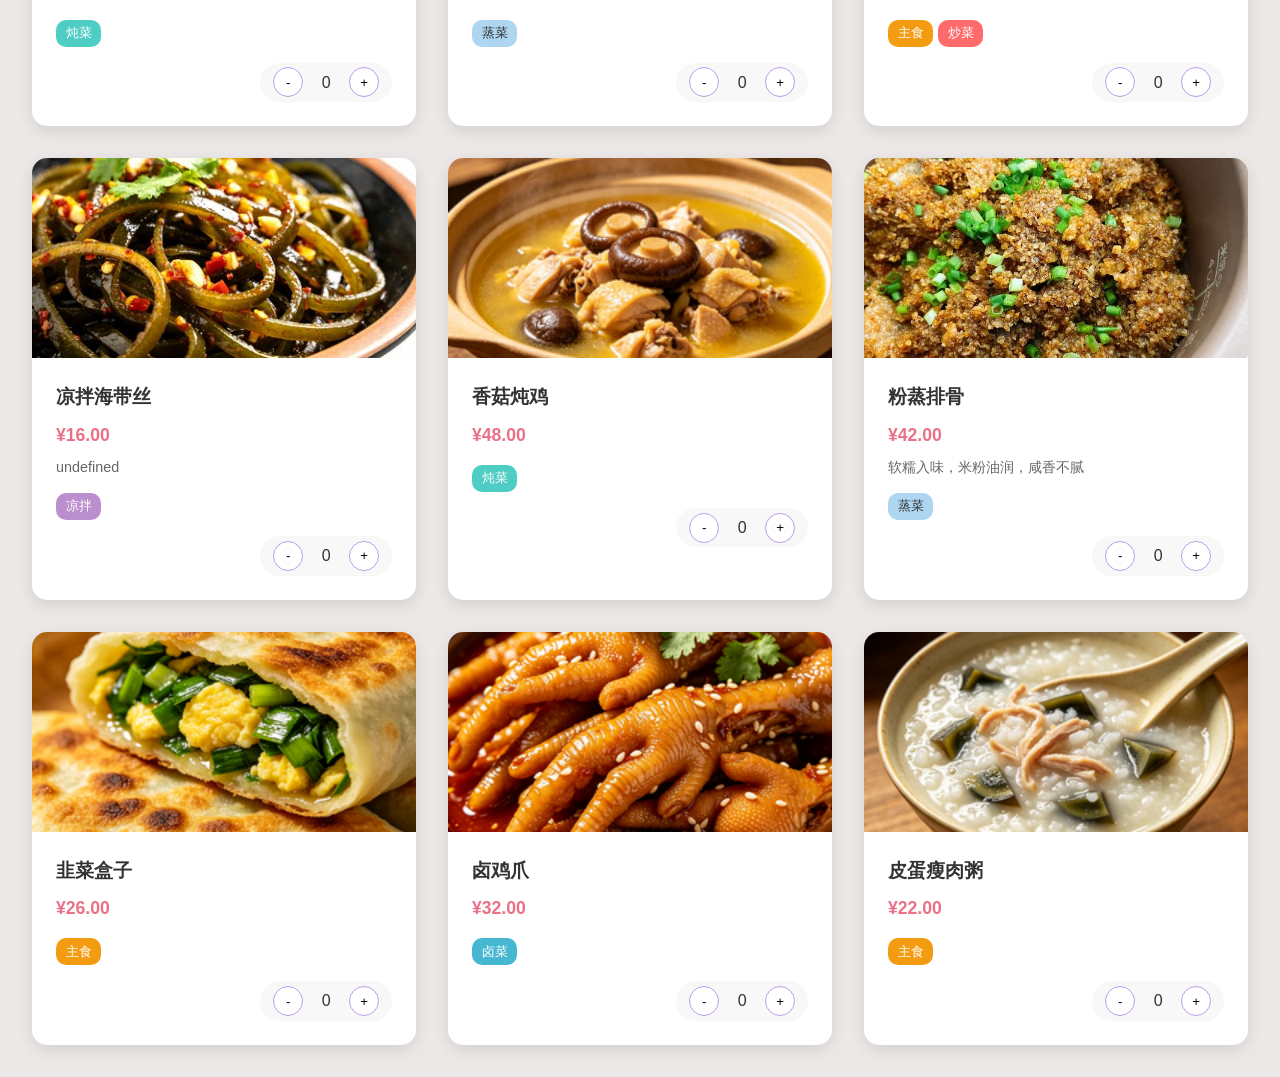
==== commit 3d2d4d97: "图片更新 增加菜单编辑模式" ====
--- a/index.html
+++ b/index.html
@@ -9,7 +9,7 @@
 <body>
     <!-- 顶部导航栏 -->
     <header class="header">
-        <img src="img/icon/logo.png" alt="logo" height="50">
+        <img id="logo" src="img/icon/logo.png" alt="logo" height="50">
         <div class="search-container">
             <input type="text" id="search-input" placeholder="搜索菜品、价格或描述...">
         </div>
@@ -101,6 +101,29 @@
             </div>
         </div>
     </div>
+    
+    <!-- 编辑模式 -->
+    <div class="edit-panel" id="edit-panel">
+        <div class="edit-header">
+            <h2>编辑菜品</h2>
+            <button id="edit-close" class="edit-close">
+                <img src="img/icon/关闭.png" alt="关闭" width="24" height="24">
+            </button>
+        </div>
+        <div class="edit-content">
+            <form id="edit-dish-form">
+                <input type="text" placeholder="菜品名称" id="edit-dish-name">
+                <input type="number" placeholder="价格" id="edit-dish-price">
+                <input type="text" placeholder="图片URL" id="edit-dish-image">
+                <textarea placeholder="菜品简介" id="edit-dish-desc"></textarea>
+                <textarea placeholder="详细描述" id="edit-dish-detail-desc"></textarea>
+                <textarea placeholder="制作方法" id="edit-dish-method"></textarea>
+                <textarea placeholder="用料" id="edit-dish-ingredients"></textarea>
+                <input type="text" placeholder="标签 (用逗号分隔)" id="edit-dish-tags">
+                <button type="submit">保存修改</button>
+            </form>
+        </div>
+    </div>
 
     <script src="data.js"></script>
     <script src="script.js"></script>
--- a/style.css
+++ b/style.css
@@ -359,6 +359,23 @@
 
 .add-to-cart:hover {
     background-color: #EA7186;
+    transform: translateY(-2px);
+}
+
+.edit-dish-btn {
+    padding: 0.5rem 1rem;
+    background-color: #7A77B9;
+    color: white;
+    border: none;
+    border-radius: 20px;
+    cursor: pointer;
+    transition: all 0.3s ease;
+    font-weight: bold;
+    margin-left: 1rem;
+}
+
+.edit-dish-btn:hover {
+    background-color: #BD9DEA;
     transform: translateY(-2px);
 }
 
@@ -715,6 +732,92 @@
     transform: translateY(-2px);
 }
 
+/* 编辑模式 */
+.edit-panel {
+    position: fixed;
+    top: 0;
+    left: -500px;
+    width: 500px;
+    height: 100vh;
+    background-color: white;
+    box-shadow: 5px 0 20px rgba(0, 0, 0, 0.15);
+    z-index: 1500;
+    transition: all 0.3s ease;
+    overflow-y: auto;
+}
+
+.edit-panel.active {
+    left: 0;
+}
+
+.edit-header {
+    display: flex;
+    align-items: center;
+    justify-content: space-between;
+    padding: 1.5rem;
+    background-color: #F2C76E;
+    color: white;
+}
+
+.edit-close {
+    background: none;
+    border: none;
+    color: white;
+    cursor: pointer;
+    padding: 0.3rem;
+    border-radius: 50%;
+    transition: all 0.3s ease;
+}
+
+.edit-close:hover {
+    background-color: rgba(255, 255, 255, 0.2);
+}
+
+.edit-content {
+    padding: 2rem;
+}
+
+#edit-dish-form {
+    display: flex;
+    flex-direction: column;
+    gap: 1rem;
+}
+
+#edit-dish-form input, #edit-dish-form textarea {
+    padding: 0.8rem;
+    border: 1px solid #EBE8E7;
+    border-radius: 8px;
+    font-size: 1rem;
+    outline: none;
+    transition: all 0.3s ease;
+}
+
+#edit-dish-form input:focus, #edit-dish-form textarea:focus {
+    border-color: #F2C76E;
+    box-shadow: 0 0 0 3px rgba(242, 199, 110, 0.1);
+}
+
+#edit-dish-form textarea {
+    resize: vertical;
+    min-height: 100px;
+}
+
+#edit-dish-form button {
+    padding: 0.8rem;
+    background-color: #F2C76E;
+    color: white;
+    border: none;
+    border-radius: 8px;
+    cursor: pointer;
+    transition: all 0.3s ease;
+    font-weight: bold;
+}
+
+#edit-dish-form button:hover {
+    background-color: #EA7186;
+    transform: translateY(-2px);
+}
+
 .tags-list {
     display: flex;
     flex-wrap: wrap;
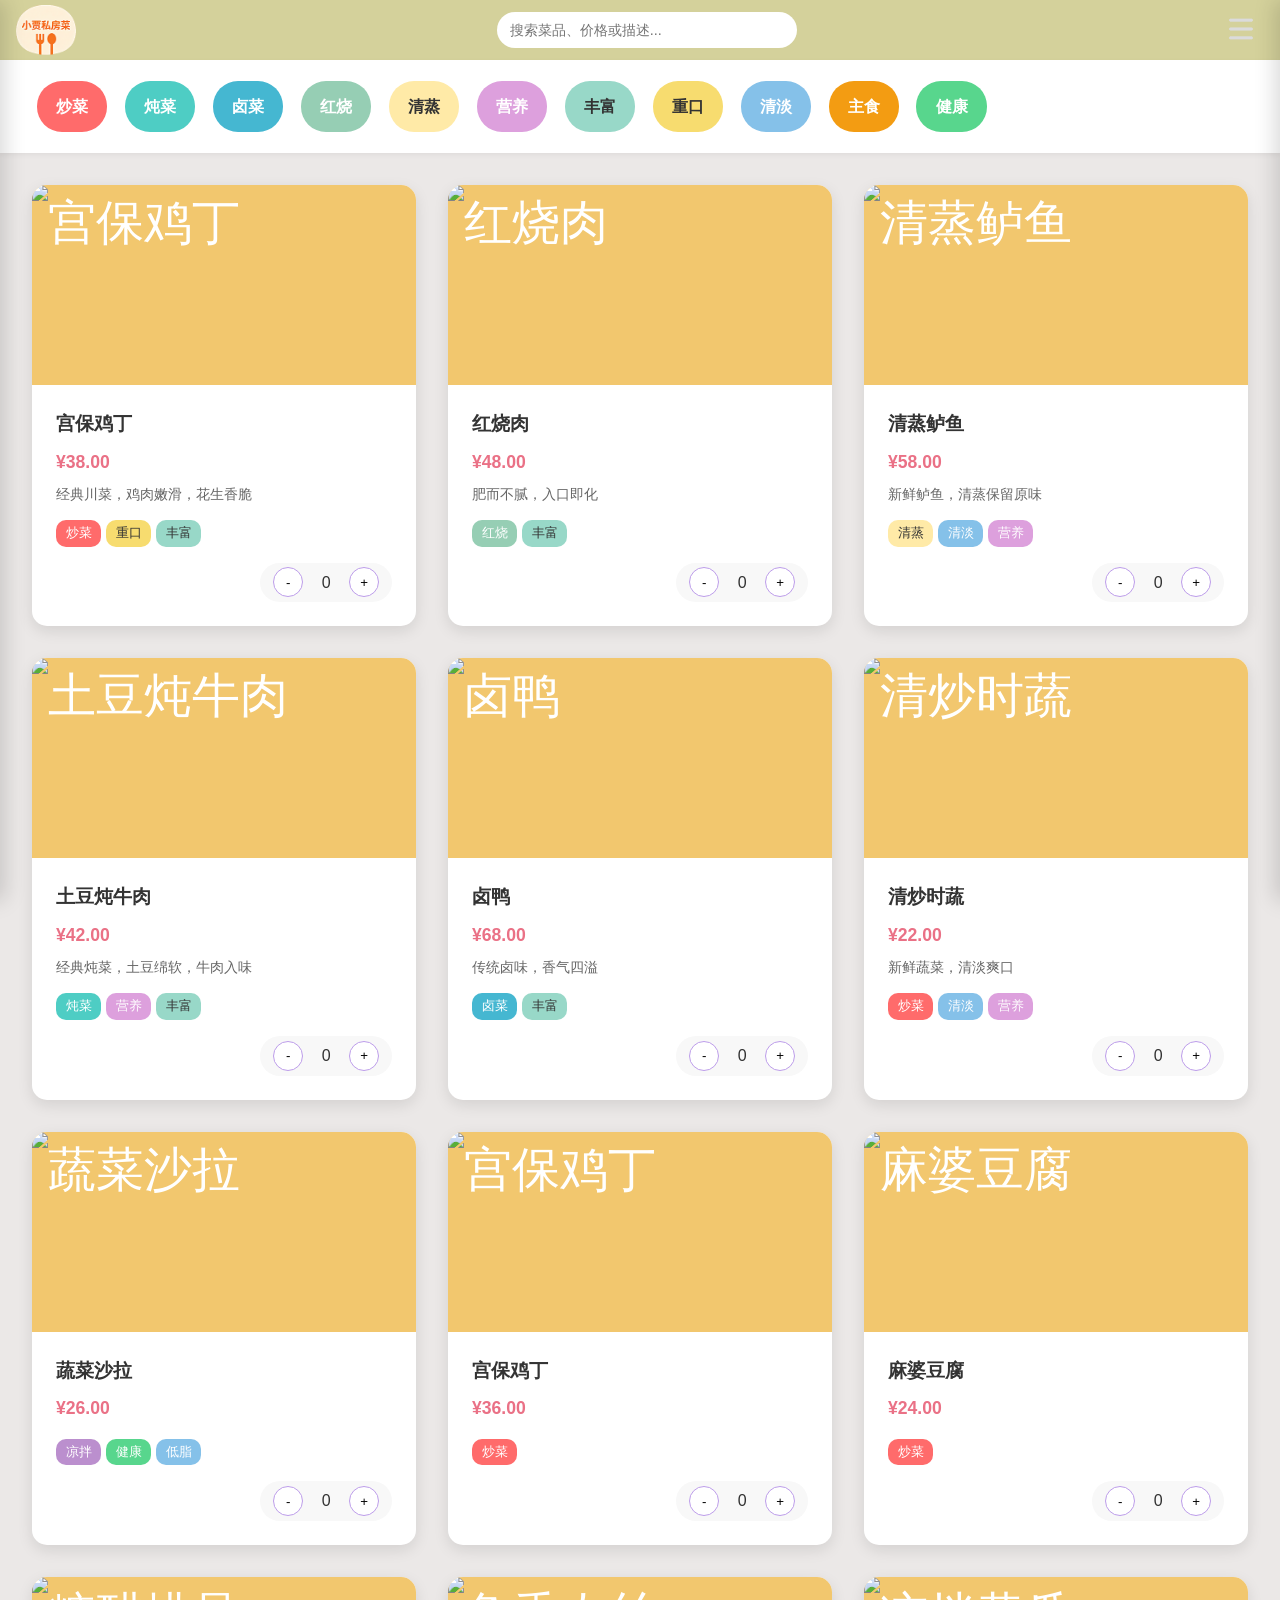
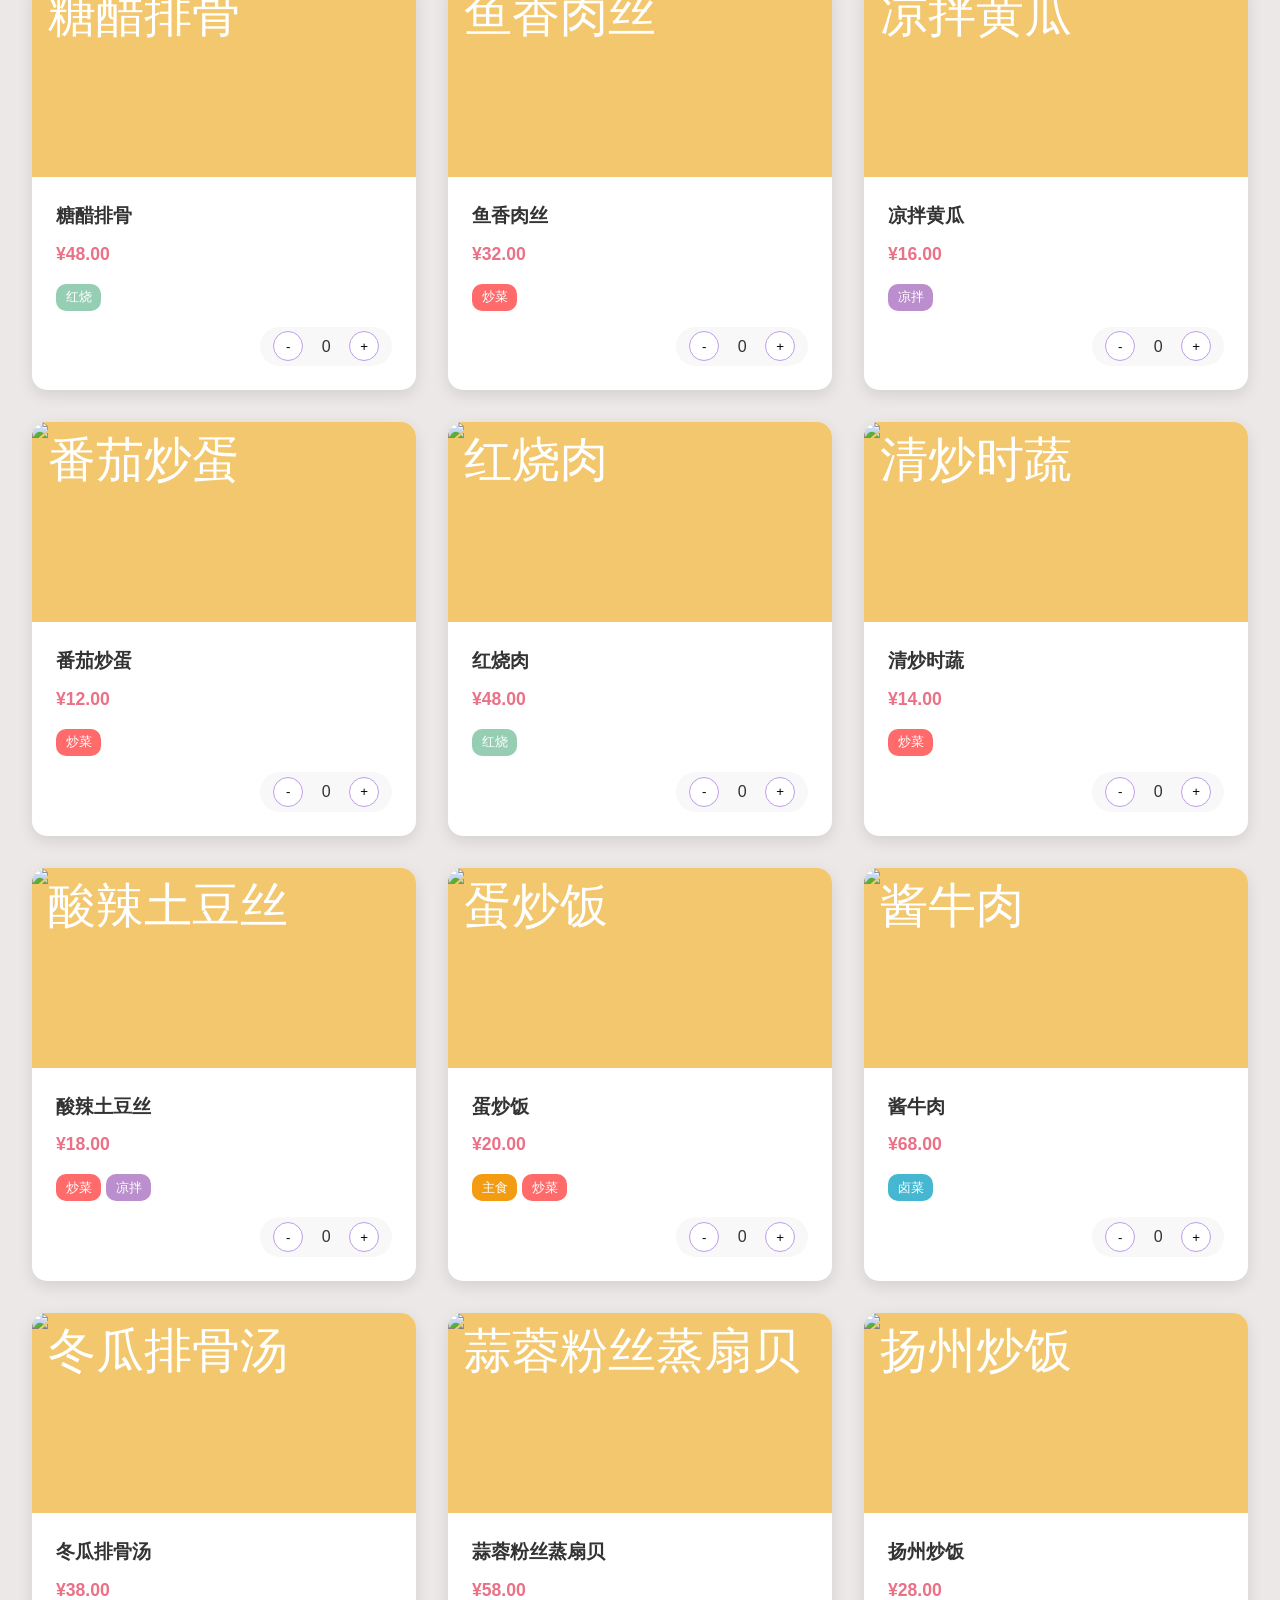
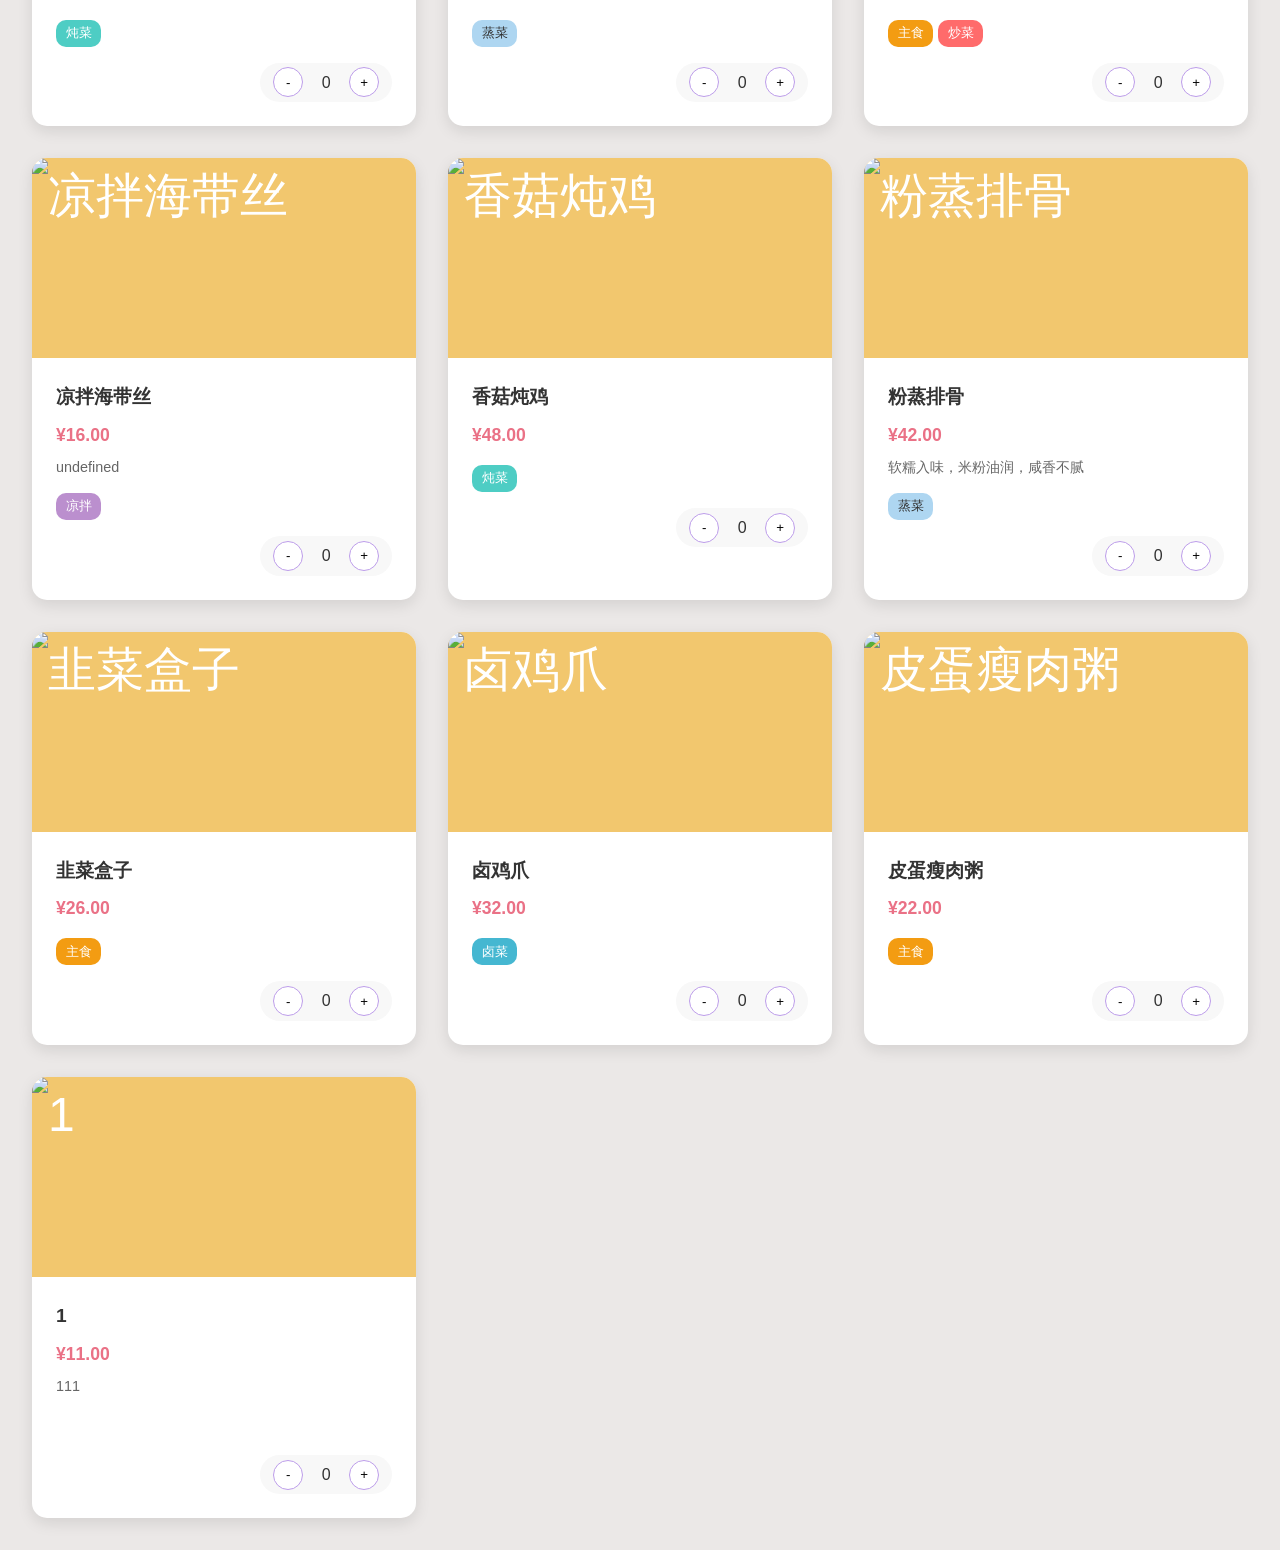
==== commit a69f53fd: "增加同步git" ====
--- a/index.html
+++ b/index.html
@@ -99,6 +99,11 @@
                     <button type="submit">添加标签</button>
                 </form>
             </div>
+            <div class="admin-section">
+                <h4>数据同步</h4>
+                <button id="save-to-github" class="github-save-btn">同步数据</button>
+                <p id="save-status" class="save-status"></p>
+            </div>
         </div>
     </div>
     
@@ -128,4 +133,4 @@
     <script src="data.js"></script>
     <script src="script.js"></script>
 </body>
-</html>+</html>
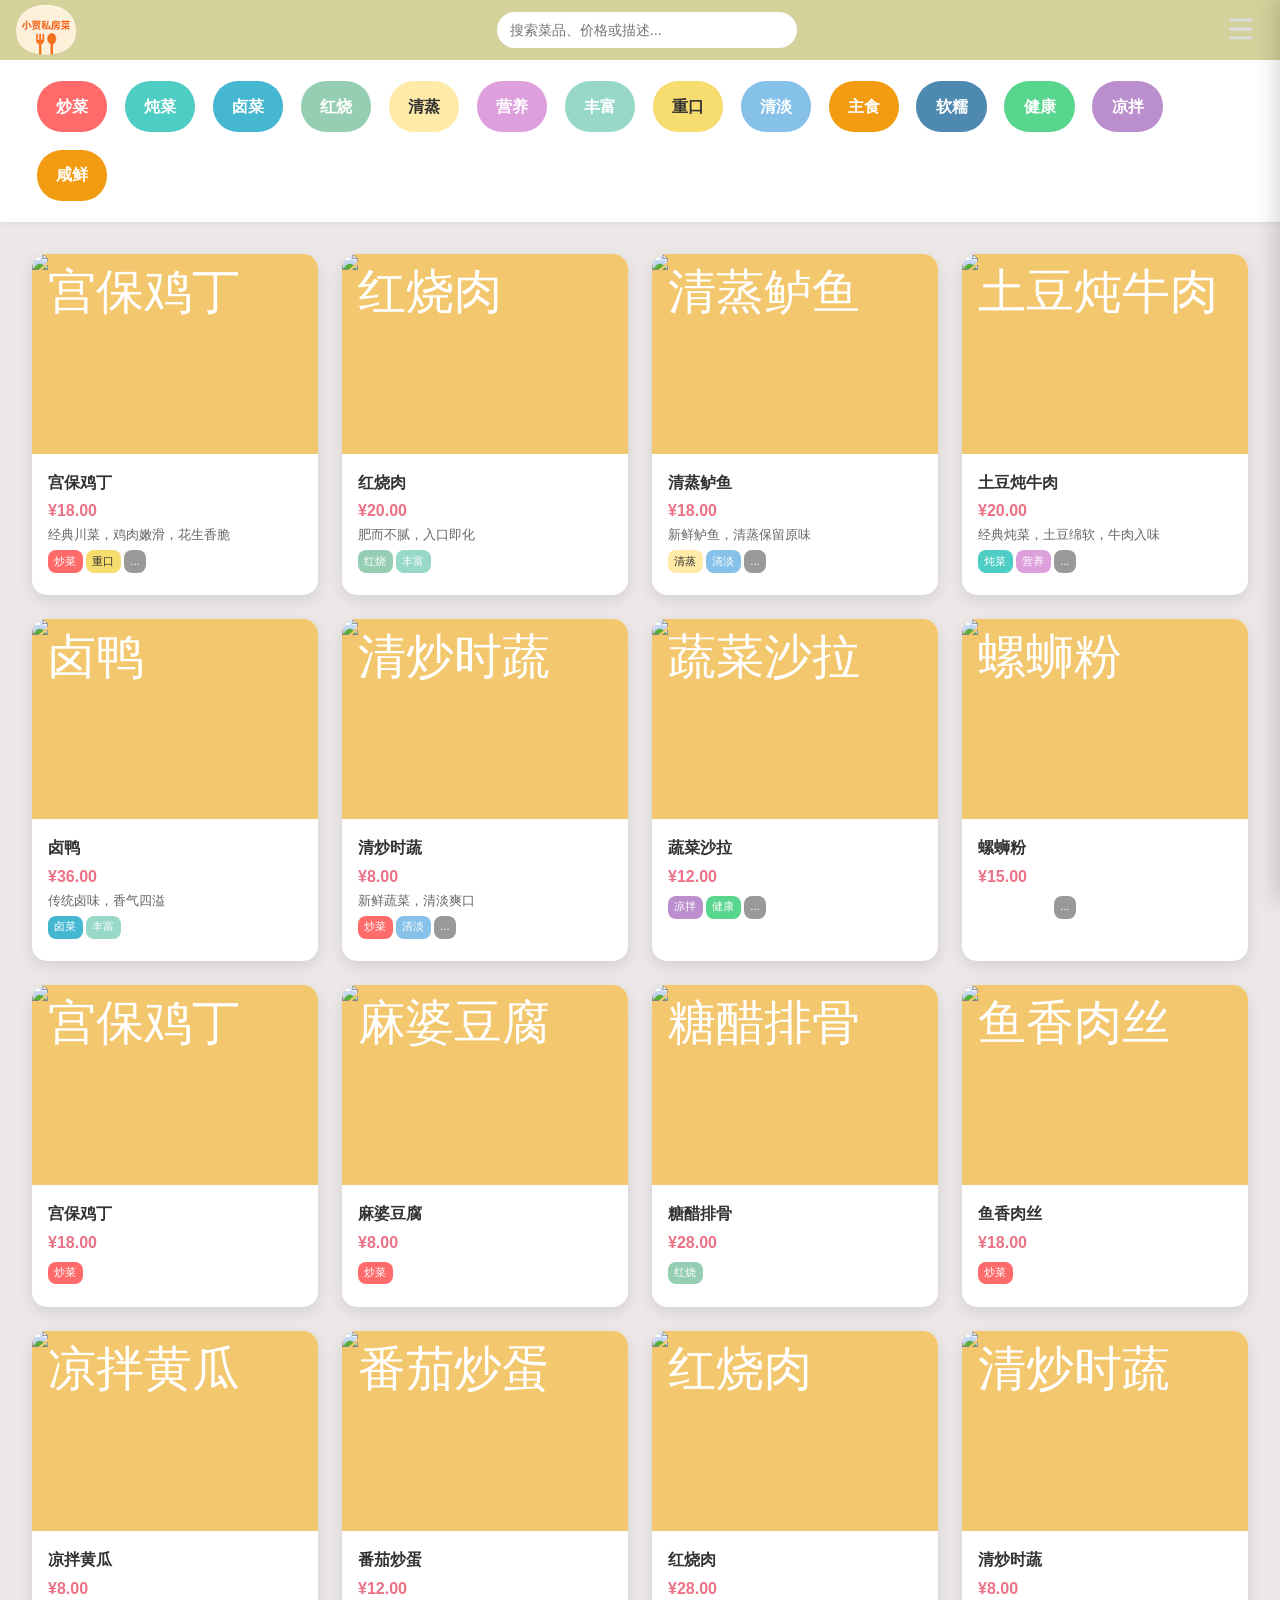
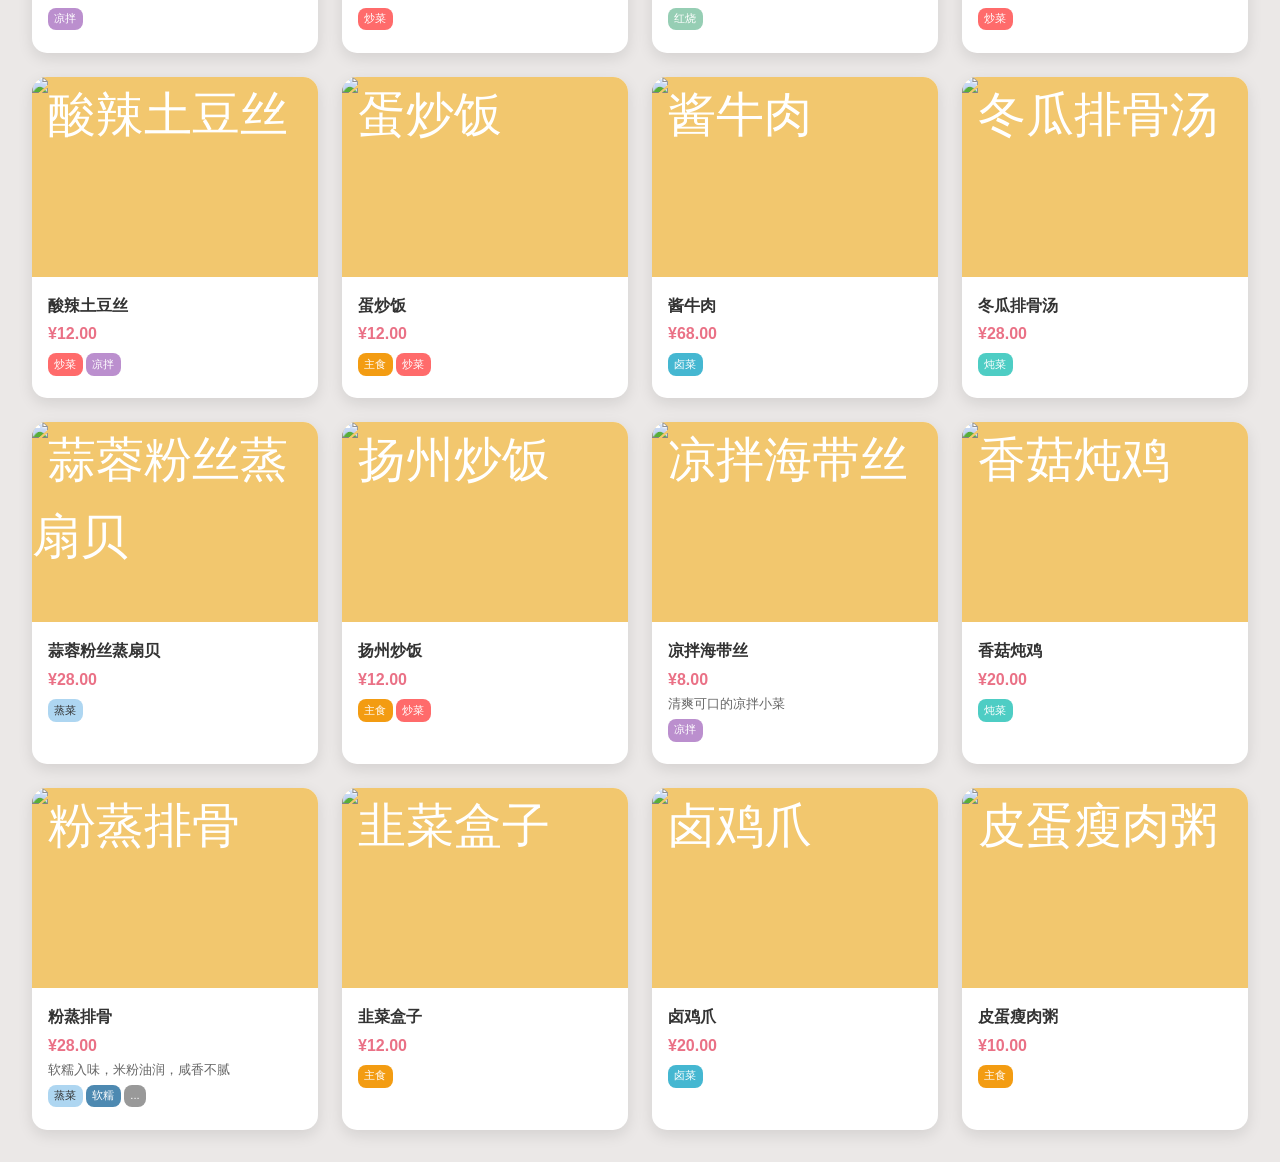
==== commit e01473b7: "数据重构" ====
--- a/index.html
+++ b/index.html
@@ -130,7 +130,6 @@
         </div>
     </div>
 
-    <script src="data.js"></script>
-    <script src="script.js"></script>
+    <script type="module" src="script.js"></script>
 </body>
 </html>
--- a/style.css
+++ b/style.css
@@ -176,10 +176,52 @@
     padding: 2rem;
 }
 
+/* 响应式设计 */
+@media (max-width: 768px) {
+    .main-content {
+        padding: 1rem;
+    }
+}
+
 .menu-grid {
     display: grid;
-    grid-template-columns: repeat(auto-fill, minmax(300px, 1fr));
-    gap: 2rem;
+    grid-template-columns: repeat(auto-fill, minmax(280px, 1fr));
+    gap: 1.5rem;
+}
+
+/* iPhone 14 特定适配 */
+@media (max-width: 390px) {
+    .menu-grid {
+        grid-template-columns: repeat(2, 1fr);
+        gap: 1rem;
+        padding: 0.5rem;
+    }
+    
+    .dish-card {
+        margin: 0;
+    }
+    
+    .dish-info {
+        padding: 1rem;
+    }
+    
+    .dish-name {
+        font-size: 1rem;
+    }
+    
+    .dish-price {
+        font-size: 1rem;
+    }
+    
+    .dish-desc {
+        font-size: 0.8rem;
+        margin-bottom: 0.5rem;
+    }
+    
+    .dish-tag {
+        font-size: 0.7rem;
+        padding: 0.15rem 0.4rem;
+    }
 }
 
 /* 菜品卡片 */
@@ -206,126 +248,101 @@
     justify-content: center;
     font-size: 3rem;
     color: white;
+    position: relative;
+}
+
+.dish-actions {
+    position: absolute;
+    top: 8px;
+    right: 8px;
+    display: flex;
+    gap: 4px;
+    z-index: 10;
+}
+
+.dish-action-btn {
+    width: 32px;
+    height: 32px;
+    border: none;
+    border-radius: 50%;
+    background-color: rgba(255, 255, 255, 0.8);
+    display: flex;
+    align-items: center;
+    justify-content: center;
+    cursor: pointer;
+    transition: all 0.3s ease;
+}
+
+.dish-action-btn:hover {
+    background-color: white;
+    transform: scale(1.1);
 }
 
 .dish-info {
-    padding: 1.5rem;
+    padding: 1rem;
 }
 
 .dish-name {
-    font-size: 1.2rem;
-    font-weight: bold;
-    margin-bottom: 0.5rem;
+    font-size: 1rem;
+    font-weight: bold;
+    margin-bottom: 0.2rem;
     color: #333;
 }
 
 .dish-price {
-    font-size: 1.1rem;
+    font-size: 1rem;
     font-weight: bold;
     color: #EA7186;
-    margin-bottom: 0.5rem;
+    margin-bottom: 0.2rem;
 }
 
 .dish-desc {
-    font-size: 0.9rem;
+    font-size: 0.8rem;
     color: #666;
-    margin-bottom: 1rem;
-    line-height: 1.4;
+    margin-bottom: 0.4rem;
+    line-height: 1.3;
 }
 
 .dish-tags {
     display: flex;
     flex-wrap: wrap;
-    gap: 0.3rem;
-    margin-bottom: 1rem;
+    gap: 0.2rem;
+    margin-bottom: 0.4rem;
 }
 
 .dish-tag {
+    padding: 0.15rem 0.4rem;
+    border-radius: 8px;
+    color: white;
+    font-size: 0.7rem;
+}
+
+/* 标签颜色通过JavaScript动态生成 */
+
+.dish-tag.more {
+    background-color: #999;
+    color: white;
+}
+
+.dish-quantity {
+    display: flex;
+    align-items: center;
+    justify-content: flex-end;
+    margin-top: 0.8rem;
+}
+
+.quantity-control {
+    display: flex;
+    align-items: center;
+    gap: 0.4rem;
+    background-color: #f8f8f8;
     padding: 0.2rem 0.6rem;
-    border-radius: 10px;
-    color: white;
-    font-size: 0.8rem;
-}
-
-.dish-tag.炒菜 {
-    background-color: #FF6B6B;
-}
-
-.dish-tag.炖菜 {
-    background-color: #4ECDC4;
-}
-
-.dish-tag.卤菜 {
-    background-color: #45B7D1;
-}
-
-.dish-tag.红烧 {
-    background-color: #96CEB4;
-}
-
-.dish-tag.清蒸 {
-    background-color: #FFEAA7;
-    color: #333;
-}
-
-.dish-tag.营养 {
-    background-color: #DDA0DD;
-}
-
-.dish-tag.丰富 {
-    background-color: #98D8C8;
-    color: #333;
-}
-
-.dish-tag.重口 {
-    background-color: #F7DC6F;
-    color: #333;
-}
-
-.dish-tag.清淡 {
-    background-color: #85C1E9;
-}
-
-.dish-tag.凉拌 {
-    background-color: #BB8FCE;
-}
-
-.dish-tag.健康 {
-    background-color: #58D68D;
-}
-
-.dish-tag.低脂 {
-    background-color: #85C1E9;
-}
-
-.dish-tag.主食 {
-    background-color: #F39C12;
-}
-
-.dish-tag.蒸菜 {
-    background-color: #AED6F1;
-    color: #333;
-}
-
-.dish-quantity {
-    display: flex;
-    align-items: center;
-    justify-content: flex-end;
-    margin-top: 1rem;
-}
-
-.quantity-control {
-    display: flex;
-    align-items: center;
-    gap: 0.5rem;
-    background-color: #f8f8f8;
-    padding: 0.3rem 0.8rem;
-    border-radius: 20px;
+    border-radius: 15px;
 }
 
 .quantity-btn {
-    width: 30px;
-    height: 30px;
+    width: 24px;
+    height: 24px;
     border: 1px solid #BD9DEA;
     background-color: white;
     border-radius: 50%;
@@ -334,6 +351,7 @@
     align-items: center;
     justify-content: center;
     transition: all 0.3s ease;
+    font-size: 0.9rem;
 }
 
 .quantity-btn:hover {
@@ -342,19 +360,21 @@
 }
 
 .quantity {
-    min-width: 30px;
+    min-width: 24px;
     text-align: center;
+    font-size: 0.9rem;
 }
 
 .add-to-cart {
-    padding: 0.5rem 1rem;
+    padding: 0.4rem 0.8rem;
     background-color: #F2C76E;
     color: white;
     border: none;
-    border-radius: 20px;
-    cursor: pointer;
-    transition: all 0.3s ease;
-    font-weight: bold;
+    border-radius: 15px;
+    cursor: pointer;
+    transition: all 0.3s ease;
+    font-weight: bold;
+    font-size: 0.9rem;
 }
 
 .add-to-cart:hover {
@@ -363,15 +383,16 @@
 }
 
 .edit-dish-btn {
-    padding: 0.5rem 1rem;
+    padding: 0.4rem 0.8rem;
     background-color: #7A77B9;
     color: white;
     border: none;
-    border-radius: 20px;
-    cursor: pointer;
-    transition: all 0.3s ease;
-    font-weight: bold;
-    margin-left: 1rem;
+    border-radius: 15px;
+    cursor: pointer;
+    transition: all 0.3s ease;
+    font-weight: bold;
+    margin-left: 0.8rem;
+    font-size: 0.9rem;
 }
 
 .edit-dish-btn:hover {
@@ -553,11 +574,19 @@
     border-radius: 20px;
     width: 90%;
     max-width: 800px;
-    max-height: 90vh;
+    max-height: 70vh;
     overflow-y: auto;
     position: relative;
     transform: scale(0.8);
     transition: all 0.3s ease;
+    /* 隐藏滚动条但保留滚动能力 */
+    scrollbar-width: none; /* Firefox */
+    -ms-overflow-style: none; /* IE and Edge */
+}
+
+/* 隐藏滚动条 - Chrome, Safari and Opera */
+.modal-content::-webkit-scrollbar {
+    display: none;
 }
 
 .modal.active .modal-content {
@@ -606,17 +635,48 @@
 }
 
 .dish-detail-name {
-    font-size: 2rem;
+    font-size: 1.5rem;
     font-weight: bold;
     margin-bottom: 1rem;
     color: #333;
+    overflow: hidden;
+    text-overflow: ellipsis;
+    white-space: nowrap;
+    max-width: 100%;
+}
+
+.dish-detail-price-section {
+    display: flex;
+    align-items: center;
+    justify-content: space-between;
+    margin-bottom: 1rem;
 }
 
 .dish-detail-price {
     font-size: 1.5rem;
     font-weight: bold;
     color: #EA7186;
+}
+
+.dish-detail-quantity {
+    display: flex;
+    align-items: center;
+}
+
+.dish-detail-tags {
+    display: flex;
+    flex-wrap: wrap;
+    gap: 0.3rem;
     margin-bottom: 1.5rem;
+}
+
+.dish-detail-quantity {
+    display: flex;
+    align-items: center;
+    justify-content: flex-end;
+    margin-top: 2rem;
+    padding-top: 1.5rem;
+    border-top: 1px solid #EBE8E7;
 }
 
 .dish-detail-section {
@@ -691,6 +751,44 @@
     color: #7A77B9;
 }
 
+.github-save-btn {
+    padding: 0.8rem;
+    background-color: #24292E;
+    color: white;
+    border: none;
+    border-radius: 8px;
+    cursor: pointer;
+    transition: all 0.3s ease;
+    font-weight: bold;
+    width: 100%;
+}
+
+.github-save-btn:hover {
+    background-color: #3D444D;
+    transform: translateY(-2px);
+}
+
+.github-save-btn:disabled {
+    background-color: #888;
+    cursor: not-allowed;
+    transform: none;
+}
+
+.save-status {
+    margin-top: 1rem;
+    font-size: 0.9rem;
+    text-align: center;
+    color: #666;
+}
+
+.save-status.success {
+    color: #27AE60;
+}
+
+.save-status.error {
+    color: #E74C3C;
+}
+
 #dish-form, #tag-form {
     display: flex;
     flex-direction: column;
@@ -736,8 +834,9 @@
 .edit-panel {
     position: fixed;
     top: 0;
-    left: -500px;
-    width: 500px;
+    left: -100%;
+    width: 90%;
+    max-width: 500px;
     height: 100vh;
     background-color: white;
     box-shadow: 5px 0 20px rgba(0, 0, 0, 0.15);
@@ -746,6 +845,12 @@
     overflow-y: auto;
 }
 
+@media (max-width: 480px) {
+    .edit-panel {
+        width: 95%;
+    }
+}
+
 .edit-panel.active {
     left: 0;
 }
@@ -774,7 +879,7 @@
 }
 
 .edit-content {
-    padding: 2rem;
+    padding: 1.5rem;
 }
 
 #edit-dish-form {
@@ -784,12 +889,14 @@
 }
 
 #edit-dish-form input, #edit-dish-form textarea {
-    padding: 0.8rem;
+    padding: 0.7rem;
     border: 1px solid #EBE8E7;
     border-radius: 8px;
-    font-size: 1rem;
+    font-size: 0.9rem;
     outline: none;
     transition: all 0.3s ease;
+    width: 100%;
+    box-sizing: border-box;
 }
 
 #edit-dish-form input:focus, #edit-dish-form textarea:focus {
@@ -799,11 +906,11 @@
 
 #edit-dish-form textarea {
     resize: vertical;
-    min-height: 100px;
+    min-height: 80px;
 }
 
 #edit-dish-form button {
-    padding: 0.8rem;
+    padding: 0.7rem;
     background-color: #F2C76E;
     color: white;
     border: none;
@@ -811,11 +918,32 @@
     cursor: pointer;
     transition: all 0.3s ease;
     font-weight: bold;
+    font-size: 0.9rem;
 }
 
 #edit-dish-form button:hover {
     background-color: #EA7186;
     transform: translateY(-2px);
+}
+
+@media (max-width: 480px) {
+    .edit-content {
+        padding: 1rem;
+    }
+    
+    #edit-dish-form input, #edit-dish-form textarea {
+        padding: 0.6rem;
+        font-size: 0.85rem;
+    }
+    
+    #edit-dish-form textarea {
+        min-height: 70px;
+    }
+    
+    #edit-dish-form button {
+        padding: 0.6rem;
+        font-size: 0.85rem;
+    }
 }
 
 .tags-list {
@@ -862,8 +990,9 @@
     }
 
     .menu-grid {
-        grid-template-columns: 1fr;
+        grid-template-columns: repeat(2, 1fr);
         padding: 1rem;
+        gap: 1rem;
     }
 
     .cart-container {
@@ -969,4 +1098,4 @@
 
 ::-webkit-scrollbar-thumb:hover {
     background: #7A77B9;
-}+}
